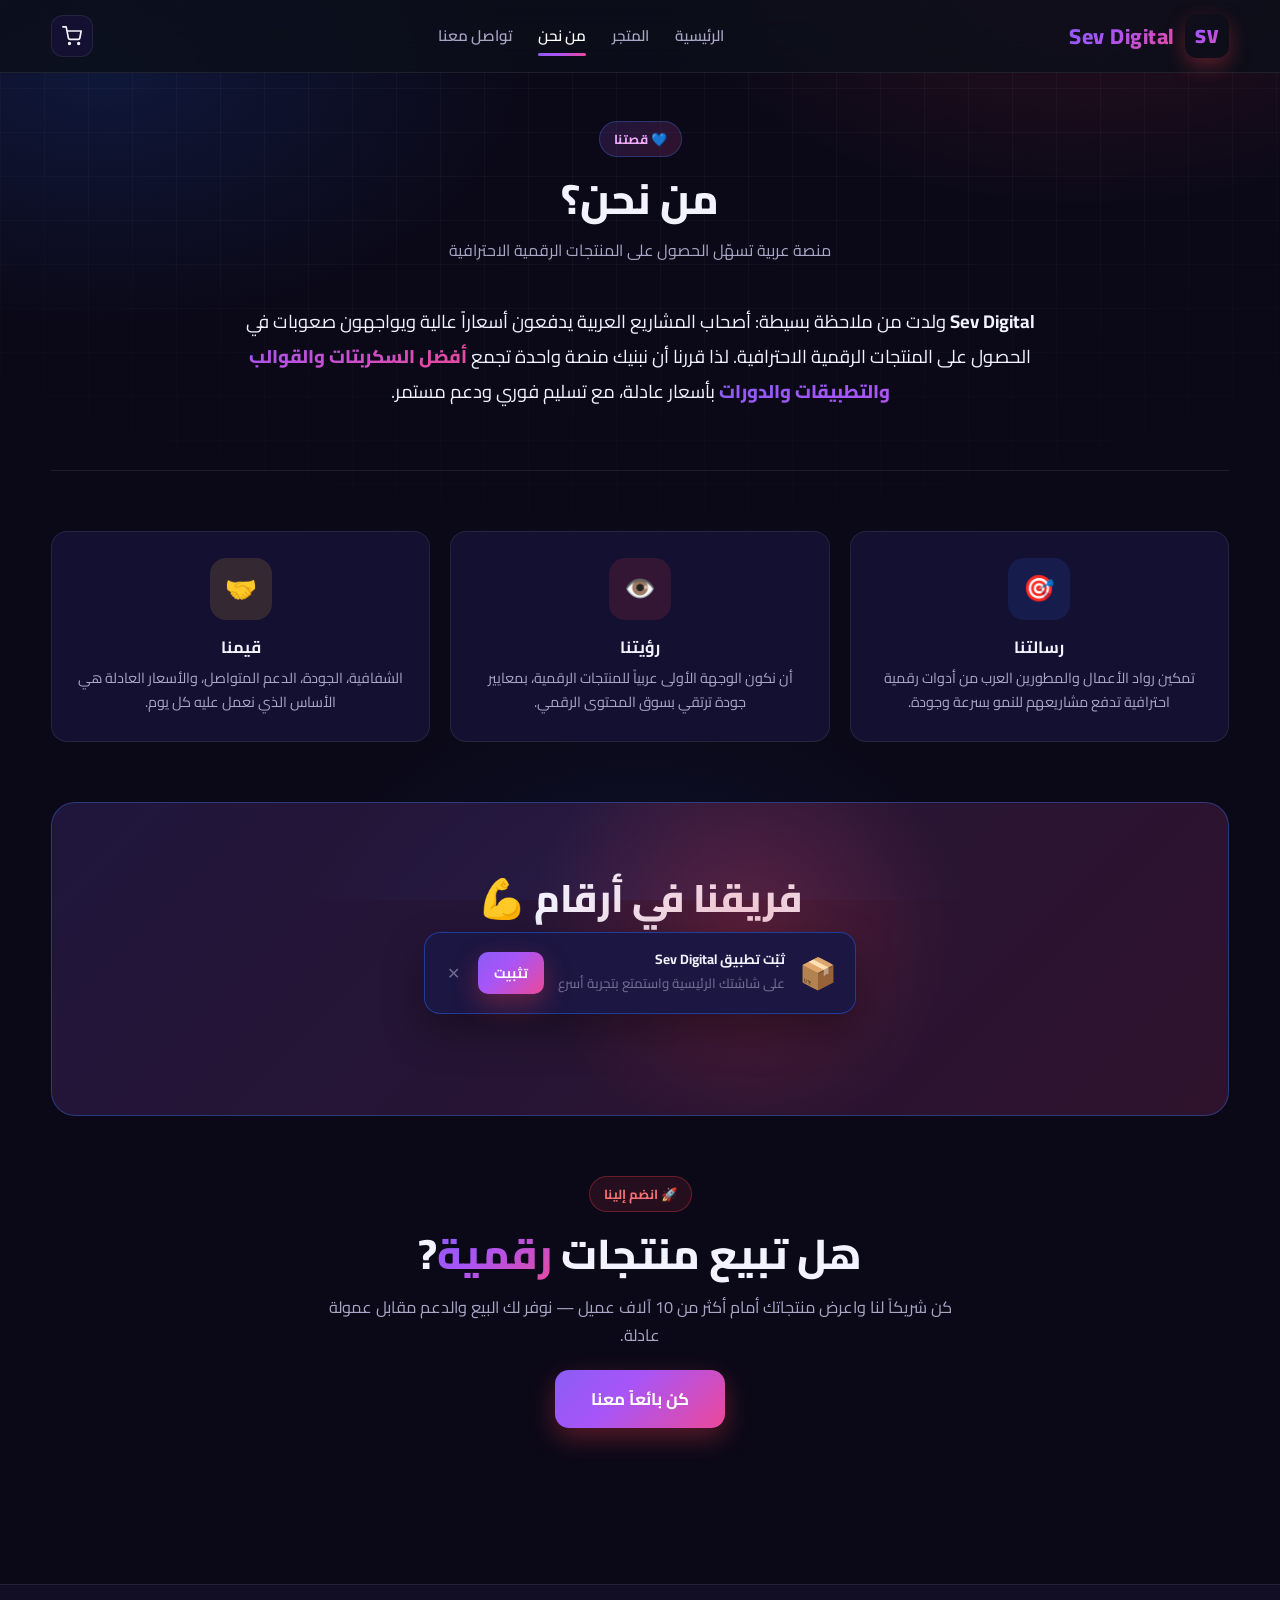
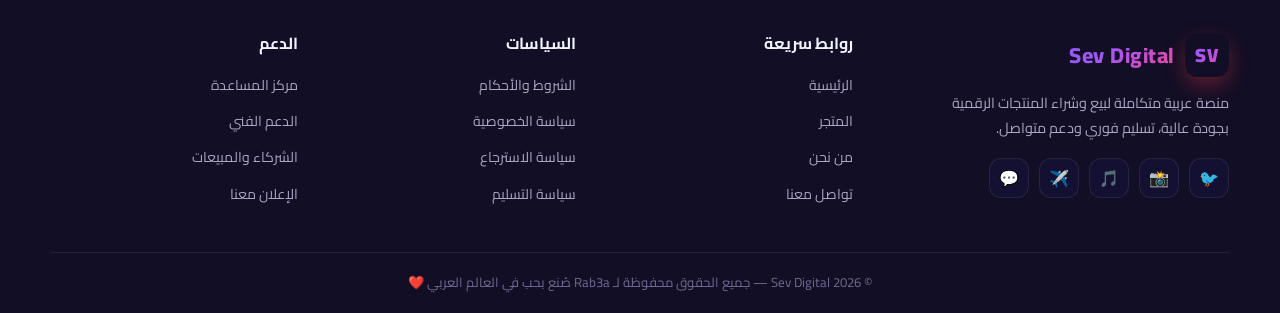
==== about.html @ 9c1f860e "Sev Digital — منصة بيع المنتجات الرقمية (الإصدار الأول)" ====
<!DOCTYPE html>
<html lang="ar" dir="rtl">
<head>
  <meta charset="UTF-8">
  <meta name="viewport" content="width=device-width, initial-scale=1.0, viewport-fit=cover">
  <meta name="description" content="من نحن — تعرّف على قصة Sev Digital وفريقنا ورسالتنا.">
  <meta name="theme-color" content="#7c3aed">
  <meta name="apple-mobile-web-app-capable" content="yes">
  <meta name="apple-mobile-web-app-status-bar-style" content="black-translucent">
  <title>من نحن — Sev Digital</title>
  <link rel="manifest" href="manifest.json">
  <link rel="apple-touch-icon" href="icons/icon-192.png">
  <link rel="icon" href="icons/icon-192.png" type="image/png">
  <link rel="preconnect" href="https://fonts.googleapis.com">
  <link href="https://fonts.googleapis.com/css2?family=Cairo:wght@400;500;600;700;800;900&display=swap" rel="stylesheet">
  <link rel="stylesheet" href="css/style.css">
</head>
<body>
  <div class="bg-decor"></div>
  <div class="bg-grid"></div>

  <header class="site-header">
    <div class="container nav">
      <a href="index.html" class="brand">
        <span class="brand-icon">SV</span>
        <span>Sev Digital</span>
      </a>
      <nav class="nav-links" id="navLinks">
        <a href="index.html">الرئيسية</a>
        <a href="products.html">المتجر</a>
        <a href="about.html">من نحن</a>
        <a href="contact.html">تواصل معنا</a>
      </nav>
      <div class="nav-actions">
        <button class="icon-btn" onclick="window.location.href='cart.html'" title="سلة التسوق">
          <svg width="20" height="20" viewBox="0 0 24 24" fill="none" stroke="currentColor" stroke-width="2" stroke-linecap="round" stroke-linejoin="round"><circle cx="9" cy="21" r="1"/><circle cx="20" cy="21" r="1"/><path d="M1 1h4l2.68 13.39a2 2 0 0 0 2 1.61h9.72a2 2 0 0 0 2-1.61L23 6H6"/></svg>
          <span class="nav-cart-badge" style="display:none">0</span>
        </button>
        <button class="hamburger" id="hamburger" aria-label="القائمة">
          <span></span><span></span><span></span>
        </button>
      </div>
    </div>
  </header>

  <section class="page-head">
    <div class="container">
      <span class="eyebrow">💙 قصتنا</span>
      <h1>من <span class="grad">نحن</span>؟</h1>
      <p>منصة عربية تسهّل الحصول على المنتجات الرقمية الاحترافية</p>
    </div>
  </section>

  <section class="section" style="padding-top:20px">
    <div class="container">
      <div class="prose" style="text-align:center">
        <p style="font-size:1.15rem;color:var(--text);line-height:1.9">
          <b>Sev Digital</b> ولدت من ملاحظة بسيطة: أصحاب المشاريع العربية يدفعون أسعاراً عالية ويواجهون صعوبات في الحصول على
          المنتجات الرقمية الاحترافية. لذا قررنا أن نبنيك منصة واحدة تجمع <span class="gradient-text" style="font-weight:800">أفضل السكربتات والقوالب والتطبيقات والدورات</span>
          بأسعار عادلة، مع تسليم فوري ودعم مستمر.
        </p>
      </div>

      <hr class="divider">

      <div class="features-grid" style="margin-bottom:60px">
        <div class="feature-card">
          <div class="feature-icon f-blue">🎯</div>
          <h4>رسالتنا</h4>
          <p>تمكين رواد الأعمال والمطورين العرب من أدوات رقمية احترافية تدفع مشاريعهم للنمو بسرعة وجودة.</p>
        </div>
        <div class="feature-card">
          <div class="feature-icon f-red">👁️</div>
          <h4>رؤيتنا</h4>
          <p>أن نكون الوجهة الأولى عربياً للمنتجات الرقمية، بمعايير جودة ترتقي بسوق المحتوى الرقمي.</p>
        </div>
        <div class="feature-card">
          <div class="feature-icon f-gold">🤝</div>
          <h4>قيمنا</h4>
          <p>الشفافية، الجودة، الدعم المتواصل، والأسعار العادلة هي الأساس الذي نعمل عليه كل يوم.</p>
        </div>
      </div>

      <div class="cta-box" style="margin-bottom:60px">
        <h2>فريقنا في أرقام 💪</h2>
        <div class="hero-stats" style="justify-content:center;margin-top:30px">
          <div class="stat"><h3><em>+12</em></h3><p>خبير في الفريق</p></div>
          <div class="stat"><h3><em>+10K</em></h3><p>عميل سعيد</p></div>
          <div class="stat"><h3><em>+4.9</em></h3><p>متوسط التقييم</p></div>
          <div class="stat"><h3><em>98%</em></h3><p>نسبة الرضا</p></div>
        </div>
      </div>

      <div class="section-head">
        <span class="eyebrow red">🚀 انضم إلينا</span>
        <h2 class="section-title">هل تبيع منتجات <span class="acc">رقمية</span>?</h2>
        <p>كن شريكاً لنا واعرض منتجاتك أمام أكثر من 10 آلاف عميل — نوفر لك البيع والدعم مقابل عمولة عادلة.</p>
        <div style="margin-top:20px">
          <a href="contact.html" class="btn btn-primary btn-lg">كن بائعاً معنا</a>
        </div>
      </div>
    </div>
  </section>

  <footer class="site-footer">
    <div class="container">
      <div class="footer-grid">
        <div class="footer-brand">
          <a href="index.html" class="brand"><span class="brand-icon">SV</span><span>Sev Digital</span></a>
          <p>منصة عربية متكاملة لبيع وشراء المنتجات الرقمية بجودة عالية، تسليم فوري ودعم متواصل.</p>
          <div class="footer-social">
            <a href="#" title="تويتر" aria-label="تويتر">🐦</a>
            <a href="#" title="انستغرام" aria-label="انستغرام">📸</a>
            <a href="#" title="تيك توك" aria-label="تيك توك">🎵</a>
            <a href="#" title="تيليغرام" aria-label="تيليغرام">✈️</a>
            <a href="#" title="واتساب" aria-label="واتساب">💬</a>
          </div>
        </div>
        <div class="footer-col">
          <h4>روابط سريعة</h4>
          <ul>
            <li><a href="index.html">الرئيسية</a></li>
            <li><a href="products.html">المتجر</a></li>
            <li><a href="about.html">من نحن</a></li>
            <li><a href="contact.html">تواصل معنا</a></li>
          </ul>
        </div>
        <div class="footer-col">
          <h4>السياسات</h4>
          <ul>
            <li><a href="terms.html">الشروط والأحكام</a></li>
            <li><a href="privacy.html">سياسة الخصوصية</a></li>
            <li><a href="terms.html#refund">سياسة الاسترجاع</a></li>
            <li><a href="terms.html#delivery">سياسة التسليم</a></li>
          </ul>
        </div>
        <div class="footer-col">
          <h4>الدعم</h4>
          <ul>
            <li><a href="contact.html">مركز المساعدة</a></li>
            <li><a href="contact.html">الدعم الفني</a></li>
            <li><a href="contact.html">الشركاء والمبيعات</a></li>
            <li><a href="contact.html">الإعلان معنا</a></li>
          </ul>
        </div>
      </div>
      <div class="footer-bottom">
        <p>© <span id="year"></span> Sev Digital — جميع الحقوق محفوظة لـ Rab3a صُنع بحب في العالم العربي ❤️</p>
      </div>
    </div>
  </footer>

  <button class="to-top" id="toTop" aria-label="العودة للأعلى">↑</button>

  <div class="install-bar" id="installBar">
    <span class="app-ico">📦</span>
    <div>
      <p>ثبّت تطبيق Sev Digital</p>
      <small>على شاشتك الرئيسية واستمتع بتجربة أسرع</small>
    </div>
    <button class="btn btn-primary btn-sm" id="installYes">تثبيت</button>
    <button class="install-close" id="installClose">✕</button>
  </div>

  <script src="js/config.js"></script>
  <script src="js/data.js"></script>
  <script src="js/app.js"></script>
</body>
</html>
---- css/style.css ----
/* ============================================================
   Sev Digital — التصميم الرئيسي
   لوحة ألوان: بنفسجي + وردي + ذهبي على خلفية داكنة
   (قابلة للتخصيص بالكامل من js/config.js)
   ============================================================ */

:root {
  --red: #8b5cf6;
  --red-dark: #7c3aed;
  --blue: #ec4899;
  --blue-light: #f0abfc;
  --blue-deep: #db2777;
  --gold: #fbbf24;
  --gold-light: #fcd34d;
  --bg: #0b0918;
  --bg-2: #120e25;
  --bg-3: #191534;
  --card: #141031;
  --card-2: #1c1642;
  --text: #f2f3ff;
  --text-dim: #a9a6c6;
  --text-mute: #6f6b92;
  --border: rgba(255, 255, 255, 0.08);
  --success: #10b981;
  --warning: #f59e0b;
  --danger: #ef4444;
  --radius: 16px;
  --radius-sm: 10px;
  --shadow: 0 18px 40px rgba(0, 0, 0, 0.35);
  --gradient: linear-gradient(135deg, var(--red) 0%, #a855f7 40%, var(--blue) 100%);
  --gradient-soft: linear-gradient(135deg, rgba(139, 92, 246, 0.16), rgba(236, 72, 153, 0.16));
  --font: "Cairo", "Segoe UI", Tahoma, sans-serif;
}

* { margin: 0; padding: 0; box-sizing: border-box; }

html { scroll-behavior: smooth; }

body {
  font-family: var(--font);
  background: var(--bg);
  color: var(--text);
  line-height: 1.7;
  overflow-x: hidden;
  direction: rtl;
}

h1, h2, h3, h4 { line-height: 1.35; }

a { color: inherit; text-decoration: none; }

ul { list-style: none; }

img { max-width: 100%; display: block; }

button { font-family: inherit; cursor: pointer; }

input, select, textarea { font-family: inherit; }

.container { width: min(1200px, 92%); margin-inline: auto; }

/* ===== خلفية زخرفية ===== */
.bg-decor {
  position: fixed;
  inset: 0;
  z-index: -2;
  background:
    radial-gradient(700px 420px at 85% -5%, rgba(230, 57, 70, 0.16), transparent 60%),
    radial-gradient(700px 420px at 8% 8%, rgba(37, 99, 235, 0.16), transparent 60%),
    radial-gradient(600px 500px at 50% 110%, rgba(37, 99, 235, 0.12), transparent 60%),
    var(--bg);
}

.bg-grid {
  position: fixed;
  inset: 0;
  z-index: -1;
  background-image:
    linear-gradient(rgba(255, 255, 255, 0.03) 1px, transparent 1px),
    linear-gradient(90deg, rgba(255, 255, 255, 0.03) 1px, transparent 1px);
  background-size: 44px 44px;
  mask-image: radial-gradient(ellipse 90% 70% at 50% 0%, #000 40%, transparent 100%);
  -webkit-mask-image: radial-gradient(ellipse 90% 70% at 50% 0%, #000 40%, transparent 100%);
}

/* ===== التذييل/التذييل ===== */
.footer-top {
  text-align: center;
  padding: 22px 0 8px;
  color: var(--text-mute);
  font-size: 0.85rem;
}

/* ===== شريط التنقل ===== */
.site-header {
  position: sticky;
  top: 0;
  z-index: 100;
  background: rgba(11, 15, 26, 0.82);
  backdrop-filter: blur(16px);
  -webkit-backdrop-filter: blur(16px);
  border-bottom: 1px solid var(--border);
}

.nav {
  display: flex;
  align-items: center;
  justify-content: space-between;
  gap: 16px;
  padding: 14px 0;
}

.brand {
  display: flex;
  align-items: center;
  gap: 10px;
  font-weight: 800;
  font-size: 1.35rem;
  letter-spacing: 0.5px;
}

.brand-icon {
  width: 44px;
  height: 44px;
  border-radius: 12px;
  background: var(--gradient);
  display: grid;
  place-items: center;
  font-weight: 900;
  font-size: 1.2rem;
  color: #fff;
  box-shadow: 0 8px 20px rgba(230, 57, 70, 0.35);
}

.brand span { background: var(--gradient); -webkit-background-clip: text; background-clip: text; color: transparent; }

.nav-links { display: flex; align-items: center; gap: 26px; }

.nav-links a { color: var(--text-dim); font-weight: 600; font-size: 0.95rem; transition: color 0.25s; position: relative; }

.nav-links a:hover, .nav-links a.active { color: #fff; }

.nav-links a.active::after {
  content: "";
  position: absolute;
  bottom: -7px;
  right: 0;
  width: 100%;
  height: 3px;
  border-radius: 3px;
  background: var(--gradient);
}

.nav-actions { display: flex; align-items: center; gap: 12px; }

.icon-btn {
  position: relative;
  width: 42px;
  height: 42px;
  border-radius: 12px;
  border: 1px solid var(--border);
  background: var(--card);
  color: var(--text);
  display: grid;
  place-items: center;
  transition: all 0.25s;
}

.icon-btn:hover { border-color: var(--blue); background: var(--bg-3); transform: translateY(-2px); }

.nav-cart-badge {
  position: absolute;
  top: -6px;
  left: -6px;
  min-width: 20px;
  height: 20px;
  padding: 0 5px;
  border-radius: 10px;
  background: var(--red);
  color: #fff;
  font-size: 0.7rem;
  font-weight: 800;
  display: grid;
  place-items: center;
  box-shadow: 0 4px 10px rgba(230, 57, 70, 0.45);
}

.btn {
  display: inline-flex;
  align-items: center;
  justify-content: center;
  gap: 8px;
  padding: 12px 26px;
  border-radius: 12px;
  font-weight: 700;
  font-size: 0.95rem;
  border: none;
  transition: all 0.25s;
}

.btn-primary {
  background: var(--gradient);
  color: #fff;
  box-shadow: 0 10px 26px rgba(230, 57, 70, 0.35);
}

.btn-primary:hover { transform: translateY(-2px); box-shadow: 0 16px 32px rgba(37, 99, 235, 0.4); }

.btn-outline {
  background: transparent;
  border: 1.5px solid rgba(255, 255, 255, 0.2);
  color: var(--text);
}

.btn-outline:hover { border-color: var(--blue); color: var(--blue-light); }

.btn-blue { background: var(--blue); color: #fff; box-shadow: 0 10px 26px rgba(37, 99, 235, 0.35); }
.btn-blue:hover { background: var(--blue-deep); transform: translateY(-2px); }

.btn-red { background: var(--red); color: #fff; box-shadow: 0 10px 26px rgba(230, 57, 70, 0.35); }
.btn-red:hover { background: var(--red-dark); transform: translateY(-2px); }

.btn-lg { padding: 15px 36px; font-size: 1.05rem; border-radius: 14px; }
.btn-sm { padding: 8px 16px; font-size: 0.85rem; border-radius: 10px; }
.btn-block { width: 100%; }

/* Hamburger للجوال */
.hamburger { display: none; flex-direction: column; gap: 5px; background: none; border: none; padding: 8px; }
.hamburger span { width: 24px; height: 2.5px; border-radius: 2px; background: var(--text); transition: 0.3s; }
.hamburger.open span:nth-child(1) { transform: translateY(7.5px) rotate(45deg); }
.hamburger.open span:nth-child(2) { opacity: 0; }
.hamburger.open span:nth-child(3) { transform: translateY(-7.5px) rotate(-45deg); }

/* ===== الأقسام ===== */
.section { padding: 72px 0; }

.section-head {
  text-align: center;
  max-width: 640px;
  margin: 0 auto 44px;
}

.eyebrow {
  display: inline-flex;
  align-items: center;
  gap: 8px;
  padding: 6px 14px;
  border-radius: 20px;
  background: var(--gradient-soft);
  border: 1px solid rgba(59, 130, 246, 0.3);
  color: var(--blue-light);
  font-size: 0.82rem;
  font-weight: 700;
  margin-bottom: 14px;
}

.eyebrow.red { color: #f87171; border-color: rgba(230, 57, 70, 0.35); background: rgba(230, 57, 70, 0.12); }

.section-title { font-size: clamp(1.7rem, 3.5vw, 2.6rem); font-weight: 800; }

.section-title .acc { background: var(--gradient); -webkit-background-clip: text; background-clip: text; color: transparent; }

.section-head p { color: var(--text-dim); margin-top: 12px; font-size: 1.02rem; }

/* ===== هيرو ===== */
.hero { padding: clamp(48px, 8vw, 96px) 0 56px; position: relative; }

.hero-inner { display: grid; grid-template-columns: 1.1fr 1fr; gap: 40px; align-items: center; }

.hero-badge {
  display: inline-flex;
  align-items: center;
  gap: 8px;
  padding: 8px 16px;
  border-radius: 24px;
  background: var(--gradient-soft);
  border: 1px solid var(--border);
  color: var(--text);
  font-size: 0.85rem;
  font-weight: 600;
  margin-bottom: 22px;
}

.hero-badge .dot { width: 8px; height: 8px; border-radius: 50%; background: var(--success); box-shadow: 0 0 0 4px rgba(34, 197, 94, 0.2); }

.hero h1 { font-size: clamp(2.1rem, 5vw, 3.5rem); font-weight: 900; margin-bottom: 18px; }

.hero h1 .grad {
  background: var(--gradient);
  -webkit-background-clip: text;
  background-clip: text;
  color: transparent;
}

.hero p { color: var(--text-dim); font-size: 1.08rem; max-width: 520px; margin-bottom: 30px; }

.hero-actions { display: flex; gap: 14px; flex-wrap: wrap; margin-bottom: 38px; }

.hero-stats { display: flex; gap: 32px; flex-wrap: wrap; }

.stat h3 { font-size: 1.7rem; font-weight: 800; }
.stat h3 em { font-style: normal; color: var(--gold); }
.stat p { color: var(--text-mute); font-size: 0.88rem; margin-top: 2px; }

.hero-visual { position: relative; }

.hero-card {
  position: relative;
  border-radius: 24px;
  padding: 30px;
  background: linear-gradient(160deg, var(--card-2), var(--card));
  border: 1px solid var(--border);
  box-shadow: var(--shadow);
}

.hero-glow { position: absolute; width: 100%; height: 100%; inset: 0; z-index: -1; border-radius: 24px; background: var(--gradient); opacity: 0.35; filter: blur(48px); transform: scale(1.05); }

.mini-products { display: flex; flex-direction: column; gap: 14px; }

.mini-product { display: flex; align-items: center; gap: 14px; padding: 12px; border-radius: 14px; background: rgba(255, 255, 255, 0.03); border: 1px solid var(--border); transition: 0.3s; }
.mini-product:hover { border-color: rgba(37, 99, 235, 0.5); background: rgba(37, 99, 235, 0.08); }

.mp-icon {
  width: 48px; height: 48px; border-radius: 12px;
  display: grid; place-items: center;
  font-size: 1.4rem; flex-shrink: 0;
}

.mp-icon.red { background: rgba(230, 57, 70, 0.15); }
.mp-icon.blue { background: rgba(37, 99, 235, 0.15); }
.mp-icon.gold { background: rgba(245, 184, 65, 0.15); }

.mp-name { font-weight: 700; font-size: 0.95rem; }
.mp-cat { color: var(--text-mute); font-size: 0.78rem; }
.mp-info { margin-inline-start: auto; text-align: left; }
.mp-price { color: var(--gold); font-weight: 800; font-size: 0.92rem; }
.mp-sales { color: var(--text-mute); font-size: 0.75rem; }

.float-chip {
  position: absolute;
  display: flex;
  align-items: center;
  gap: 10px;
  padding: 12px 16px;
  border-radius: 14px;
  background: var(--card-2);
  border: 1px solid var(--border);
  box-shadow: var(--shadow);
  font-size: 0.85rem;
  font-weight: 700;
}

.float-chip i { color: var(--gold); font-size: 1.2rem; }
.float-chip small { color: var(--text-mute); font-weight: 500; }

.float-chip.chip-1 { top: -18px; left: -14px; animation: floaty 5s ease-in-out infinite; }
.float-chip.chip-2 { bottom: -16px; right: -10px; animation: floaty 6s ease-in-out infinite 1s; }

@keyframes floaty { 0%, 100% { transform: translateY(0); } 50% { transform: translateY(-10px); } }

/* ===== بطاقات المنتجات ===== */
.products-grid { display: grid; grid-template-columns: repeat(auto-fill, minmax(250px, 1fr)); gap: 22px; }

.product-card {
  background: var(--card);
  border: 1px solid var(--border);
  border-radius: var(--radius);
  overflow: hidden;
  transition: all 0.3s;
  display: flex;
  flex-direction: column;
  position: relative;
}

.product-card:hover { transform: translateY(-6px); border-color: rgba(59, 130, 246, 0.5); box-shadow: 0 22px 44px rgba(0, 0, 0, 0.4); }

.product-media {
  position: relative;
  aspect-ratio: 16/10;
  overflow: hidden;
  background: var(--gradient-soft);
  display: grid;
  place-items: center;
}

.product-media .big-emoji { font-size: 3.6rem; font-weight: 900; filter: drop-shadow(0 10px 20px rgba(0,0,0,0.3)); transition: transform 0.3s; }
.product-card:hover .big-emoji { transform: scale(1.12) rotate(-4deg); }

.product-badge {
  position: absolute;
  top: 12px;
  right: 12px;
  padding: 4px 12px;
  border-radius: 20px;
  font-size: 0.72rem;
  font-weight: 800;
  color: #fff;
}

.product-badge.badge-red { background: var(--red); }
.product-badge.badge-blue { background: var(--blue); }
.product-badge.badge-gold { background: var(--gold); color: #1a1406; }
.product-badge.badge-green { background: var(--success); }

.product-offer {
  position: absolute;
  top: 12px;
  left: 12px;
  padding: 4px 10px;
  border-radius: 8px;
  background: rgba(0, 0, 0, 0.75);
  color: var(--gold);
  font-size: 0.72rem;
  font-weight: 800;
}

.product-body { padding: 18px; display: flex; flex-direction: column; flex: 1; gap: 8px; }

.product-cat { color: var(--text-mute); font-size: 0.75rem; font-weight: 700; letter-spacing: 0.3px; }

.product-title { font-size: 1.04rem; font-weight: 700; line-height: 1.5; }

.product-rate { display: flex; align-items: center; gap: 6px; color: var(--gold); font-size: 0.82rem; font-weight: 700; }
.product-rate .reviews { color: var(--text-mute); font-weight: 500; }

.product-footer { margin-top: auto; display: flex; align-items: center; justify-content: space-between; gap: 10px; }

.price-box { display: flex; align-items: baseline; gap: 8px; }
.price { color: var(--gold); font-weight: 800; font-size: 1.15rem; }
.price-old { color: var(--text-mute); font-size: 0.82rem; text-decoration: line-through; }

.add-btn {
  width: 42px;
  height: 42px;
  border-radius: 12px;
  background: var(--gradient);
  color: #fff;
  border: none;
  display: grid;
  place-items: center;
  transition: all 0.25s;
  font-size: 1.1rem;
}

.add-btn:hover { transform: translateY(-3px) scale(1.05); box-shadow: 0 10px 22px rgba(230, 57, 70, 0.4); }

/* ===== التصنيفات ===== */
.cats-grid { display: grid; grid-template-columns: repeat(auto-fill, minmax(170px, 1fr)); gap: 16px; }

.cat-card {
  text-align: center;
  padding: 26px 14px;
  border-radius: var(--radius);
  background: var(--card);
  border: 1px solid var(--border);
  transition: all 0.3s;
}

.cat-card:hover { transform: translateY(-5px); border-color: rgba(230, 57, 70, 0.45); background: var(--bg-3); }

.cat-icon { font-size: 2.4rem; display: block; margin-bottom: 10px; }
.cat-card h4 { font-size: 0.98rem; margin-bottom: 4px; }
.cat-card p { color: var(--text-mute); font-size: 0.78rem; }

/* ===== المميزات ===== */
.features-grid { display: grid; grid-template-columns: repeat(auto-fit, minmax(240px, 1fr)); gap: 20px; }

.feature-card { padding: 26px; border-radius: var(--radius); background: var(--card); border: 1px solid var(--border); text-align: center; transition: 0.3s; }
.feature-card:hover { border-color: rgba(59, 130, 246, 0.5); transform: translateY(-4px); }

.feature-icon {
  width: 62px; height: 62px; margin: 0 auto 16px; border-radius: 16px;
  display: grid; place-items: center; font-size: 1.6rem;
}

.f-blue { background: rgba(37, 99, 235, 0.14); }
.f-red { background: rgba(230, 57, 70, 0.14); }
.f-gold { background: rgba(245, 184, 65, 0.14); }
.f-green { background: rgba(34, 197, 94, 0.14); }

.feature-card h4 { font-size: 1.02rem; margin-bottom: 8px; }
.feature-card p { color: var(--text-dim); font-size: 0.9rem; }

/* ===== آراء العملاء ===== */
.testi-grid { display: grid; grid-template-columns: repeat(auto-fit, minmax(260px, 1fr)); gap: 20px; }

.testi-card {
  padding: 24px;
  border-radius: var(--radius);
  background: var(--card);
  border: 1px solid var(--border);
  position: relative;
}

.testi-card .quote { color: var(--blue); font-size: 2.2rem; position: absolute; top: 14px; left: 18px; opacity: 0.35; }

.stars { color: var(--gold); letter-spacing: 2px; margin-bottom: 12px; font-size: 0.9rem; }

.testi-card p { color: var(--text-dim); font-size: 0.95rem; margin-bottom: 18px; }

.testi-user { display: flex; align-items: center; gap: 12px; }
.testi-avatar {
  width: 44px; height: 44px; border-radius: 50%;
  display: grid; place-items: center; font-weight: 800; color: #fff;
}
.av-1 { background: linear-gradient(135deg, var(--red), #f97316); }
.av-2 { background: linear-gradient(135deg, var(--blue), #06b6d4); }
.av-3 { background: linear-gradient(135deg, #8b5cf6, var(--blue)); }
.av-4 { background: linear-gradient(135deg, #10b981, #06b6d4); }

.testi-user h5 { font-size: 0.92rem; }
.testi-user span { color: var(--text-mute); font-size: 0.78rem; }

/* ===== CTA ===== */
.cta-box {
  position: relative;
  border-radius: 24px;
  padding: clamp(40px, 6vw, 70px);
  text-align: center;
  background: var(--gradient-soft);
  border: 1px solid rgba(59, 130, 246, 0.35);
  overflow: hidden;
}

.cta-box::before {
  content: "";
  position: absolute;
  inset: -40% 20% auto auto;
  width: 500px;
  height: 500px;
  background: radial-gradient(circle, rgba(230, 57, 70, 0.25), transparent 60%);
}

.cta-box h2 { font-size: clamp(1.6rem, 3.5vw, 2.4rem); font-weight: 800; margin-bottom: 14px; }
.cta-box p { color: var(--text-dim); max-width: 520px; margin: 0 auto 30px; }

/* ===== التذييل ===== */
.site-footer { border-top: 1px solid var(--border); padding: 48px 0 20px; margin-top: 40px; background: var(--bg-2); }

.footer-grid { display: grid; grid-template-columns: 1.4fr 1fr 1fr 1fr; gap: 30px; margin-bottom: 36px; }

.footer-brand p { color: var(--text-dim); font-size: 0.9rem; margin-top: 14px; max-width: 300px; }

.footer-social { display: flex; gap: 10px; margin-top: 18px; }
.footer-social a {
  width: 40px; height: 40px; border-radius: 12px;
  display: grid; place-items: center;
  background: var(--card); border: 1px solid var(--border);
  transition: 0.25s;
}
.footer-social a:hover { background: var(--red); border-color: var(--red); transform: translateY(-3px); }

.footer-col h4 { font-size: 1rem; margin-bottom: 16px; }
.footer-col li { margin-bottom: 9px; }
.footer-col a { color: var(--text-dim); font-size: 0.88rem; transition: color 0.2s; }
.footer-col a:hover { color: var(--blue-light); }

.footer-bottom { border-top: 1px solid var(--border); padding-top: 18px; text-align: center; color: var(--text-mute); font-size: 0.82rem; }

/* ===== صفحات داخلية ===== */
.page-head {
  padding: 48px 0 20px;
  text-align: center;
}

.page-head h1 { font-size: clamp(1.8rem, 4vw, 2.6rem); font-weight: 800; }
.page-head p { color: var(--text-dim); margin-top: 10px; max-width: 600px; margin-inline: auto; }

/* ===== فلترة المتجر ===== */
.shop-toolbar { display: flex; align-items: center; justify-content: space-between; gap: 14px; flex-wrap: wrap; margin-bottom: 30px; }

.chips { display: flex; gap: 10px; flex-wrap: wrap; }

.chip {
  padding: 9px 18px;
  border-radius: 25px;
  background: var(--card);
  border: 1px solid var(--border);
  color: var(--text-dim);
  font-size: 0.88rem;
  font-weight: 600;
  transition: all 0.25s;
}

.chip:hover { color: #fff; border-color: var(--blue); }
.chip.active { background: var(--gradient); color: #fff; border-color: transparent; box-shadow: 0 8px 20px rgba(230, 57, 70, 0.3); }

.search-wrap { position: relative; min-width: 240px; flex: 1; max-width: 360px; }

.search-input {
  width: 100%;
  padding: 12px 44px 12px 16px;
  border-radius: 25px;
  border: 1px solid var(--border);
  background: var(--card);
  color: var(--text);
  outline: none;
  transition: all 0.25s;
  font-size: 0.92rem;
}

.search-input:focus { border-color: var(--blue); box-shadow: 0 0 0 4px rgba(37, 99, 235, 0.18); }

.search-icon { position: absolute; right: 16px; top: 50%; transform: translateY(-50%); color: var(--text-mute); }

.sort-select {
  padding: 11px 16px;
  border-radius: 12px;
  border: 1px solid var(--border);
  background: var(--card);
  color: var(--text);
  outline: none;
  font-size: 0.9rem;
  cursor: pointer;
}

/* ===== صفحة المنتج ===== */
.product-detail {
  display: grid;
  grid-template-columns: 1fr 1.2fr;
  gap: 34px;
  align-items: start;
}

.product-gallery {
  position: relative;
  border-radius: 22px;
  background: var(--gradient-soft);
  border: 1px solid var(--border);
  aspect-ratio: 1/1;
  display: grid;
  place-items: center;
  overflow: hidden;
}

.product-gallery .big-emoji { font-size: 7rem; filter: drop-shadow(0 20px 30px rgba(0,0,0,0.35)); animation: floaty 6s ease-in-out infinite; }

.product-info h1 { font-size: clamp(1.6rem, 3.4vw, 2.3rem); font-weight: 800; margin: 8px 0 12px; }

.product-meta { display: flex; align-items: center; gap: 18px; flex-wrap: wrap; margin-bottom: 18px; }

.meta-item { display: flex; align-items: center; gap: 7px; color: var(--text-dim); font-size: 0.88rem; font-weight: 600; }
.meta-item i { color: var(--blue); }

.desc { color: var(--text-dim); font-size: 1rem; margin-bottom: 24px; }

.features-list { margin-bottom: 26px; }
.features-list li { display: flex; gap: 10px; padding: 7px 0; color: var(--text-dim); font-size: 0.95rem; }
.features-list li i { color: var(--success); }

.big-price { display: flex; align-items: baseline; gap: 14px; margin-bottom: 22px; }
.big-price .price { font-size: 2rem; }
.big-price .old { text-decoration: line-through; color: var(--text-mute); font-size: 1.1rem; }

.buy-actions { display: flex; gap: 12px; flex-wrap: wrap; margin-bottom: 20px; }

.detail-notes { display: flex; flex-direction: column; gap: 12px; }

.note-item { display: flex; gap: 12px; align-items: center; padding: 13px 16px; border-radius: 13px; background: var(--card); border: 1px solid var(--border); font-size: 0.88rem; }
.note-item i { color: var(--gold); font-size: 1.1rem; }

/* ===== سلة التسوق ===== */
.cart-layout { display: grid; grid-template-columns: 1.6fr 1fr; gap: 26px; align-items: start; }

.cart-list { display: flex; flex-direction: column; gap: 14px; }

.cart-item {
  display: flex;
  align-items: center;
  gap: 16px;
  padding: 16px;
  border-radius: var(--radius);
  background: var(--card);
  border: 1px solid var(--border);
}

.cart-item-media {
  width: 76px; height: 76px; border-radius: 14px;
  background: var(--gradient-soft);
  display: grid; place-items: center; font-size: 2.2rem; flex-shrink: 0;
}

.cart-item-info { flex: 1; min-width: 0; }
.cart-item-info h4 { font-size: 1rem; margin-bottom: 3px; }
.cart-item-info span { color: var(--text-mute); font-size: 0.8rem; }

.qty-ctrl { display: flex; align-items: center; gap: 4px; }
.qty-btn {
  width: 32px; height: 32px; border-radius: 9px;
  border: 1px solid var(--border); background: var(--bg-3);
  color: var(--text); font-size: 1.05rem;
  display: grid; place-items: center; transition: 0.2s;
}
.qty-btn:hover { border-color: var(--blue); color: var(--blue-light); }
.qty-ctrl .qty-num { width: 40px; text-align: center; font-weight: 700; }

.cart-item-side { text-align: center; }
.cart-item-price { color: var(--gold); font-weight: 800; margin-bottom: 8px; }
.remove-btn { color: var(--text-mute); font-size: 0.78rem; background: none; border: none; transition: color 0.2s; }
.remove-btn:hover { color: var(--danger); }

.cart-summary {
  position: sticky;
  top: 90px;
  padding: 26px;
  border-radius: var(--radius);
  background: var(--card);
  border: 1px solid var(--border);
}

.cart-summary h3 { font-size: 1.2rem; margin-bottom: 20px; }

.sum-row { display: flex; justify-content: space-between; padding: 10px 0; color: var(--text-dim); font-size: 0.92rem; }
.sum-row.total { border-top: 1px solid var(--border); margin-top: 8px; padding-top: 16px; color: #fff; font-size: 1.15rem; font-weight: 800; }
.sum-row.total span:last-child { color: var(--gold); }

.promo-input {
  width: 100%;
  padding: 12px 14px;
  border-radius: 12px;
  border: 1px dashed rgba(59, 130, 246, 0.5);
  background: var(--bg-2);
  color: var(--text);
  margin: 12px 0;
  outline: none;
  text-align: center;
  font-size: 0.9rem;
}
.promo-input:focus { border-color: var(--blue); }

.empty-cart { text-align: center; padding: 60px 20px; }
.empty-cart .ec-icon { font-size: 4.5rem; display: block; margin-bottom: 16px; }
.empty-cart h3 { font-size: 1.4rem; margin-bottom: 8px; }
.empty-cart p { color: var(--text-dim); margin-bottom: 24px; }

/* ===== الدفع ===== */
.checkout-layout { display: grid; grid-template-columns: 1.3fr 1fr; gap: 26px; align-items: start; }

.form-card {
  background: var(--card);
  border: 1px solid var(--border);
  border-radius: var(--radius);
  padding: 26px;
  margin-bottom: 20px;
}

.form-card h3 { font-size: 1.15rem; margin-bottom: 20px; display: flex; align-items: center; gap: 10px; }
.form-card h3 .num {
  width: 30px; height: 30px; border-radius: 50%;
  background: var(--gradient); color: #fff;
  display: grid; place-items: center; font-size: 0.85rem;
}

.form-grid { display: grid; grid-template-columns: 1fr 1fr; gap: 16px; }

.field { display: flex; flex-direction: column; gap: 7px; }
.field.full { grid-column: 1 / -1; }
.field label { font-size: 0.86rem; font-weight: 600; color: var(--text-dim); }
.field label .req { color: var(--red); }

.field input, .field select, .field textarea {
  padding: 13px 15px;
  border-radius: 12px;
  border: 1px solid var(--border);
  background: var(--bg-2);
  color: var(--text);
  outline: none;
  transition: all 0.25s;
  font-size: 0.94rem;
  width: 100%;
}
.field textarea { resize: vertical; min-height: 100px; }

.field input:focus, .field select:focus, .field textarea:focus { border-color: var(--blue); box-shadow: 0 0 0 4px rgba(37, 99, 235, 0.15); }

.pay-options { display: grid; grid-template-columns: repeat(auto-fit, minmax(130px, 1fr)); gap: 12px; }

.pay-opt {
  display: flex;
  flex-direction: column;
  align-items: center;
  gap: 8px;
  padding: 16px 10px;
  border-radius: 14px;
  border: 1.5px solid var(--border);
  background: var(--bg-2);
  cursor: pointer;
  transition: all 0.25s;
  font-weight: 700;
  font-size: 0.86rem;
}

.pay-opt:hover { border-color: var(--blue); }
.pay-opt.selected { border-color: var(--blue); background: rgba(37, 99, 235, 0.12); box-shadow: 0 0 0 3px rgba(37, 99, 235, 0.2); }
.pay-opt i { font-size: 1.7rem; }

.order-summary {
  position: sticky;
  top: 90px;
  padding: 26px;
  border-radius: var(--radius);
  background: var(--card);
  border: 1px solid var(--border);
}

.order-item { display: flex; gap: 12px; align-items: center; padding: 10px 0; border-bottom: 1px dashed var(--border); }
.order-item:last-child { border-bottom: none; }
.oi-icon { width: 46px; height: 46px; border-radius: 10px; background: var(--gradient-soft); display: grid; place-items: center; font-size: 1.4rem; flex-shrink: 0; }
.oi-info { flex: 1; min-width: 0; }
.oi-info h5 { font-size: 0.88rem; }
.oi-info span { color: var(--text-mute); font-size: 0.75rem; }
.oi-price { color: var(--gold); font-weight: 700; font-size: 0.9rem; }

/* ===== Toast ===== */
.toast {
  position: fixed;
  bottom: 26px;
  right: 50%;
  transform: translate(50%, 120px);
  background: var(--card-2);
  border: 1px solid rgba(37, 99, 235, 0.5);
  border-radius: 14px;
  padding: 14px 22px;
  display: flex;
  align-items: center;
  gap: 12px;
  box-shadow: var(--shadow);
  z-index: 500;
  transition: transform 0.4s cubic-bezier(0.68, -0.55, 0.27, 1.55);
  font-weight: 600;
  font-size: 0.92rem;
  max-width: 90vw;
}

.toast.show { transform: translate(50%, 0); }
.toast i { color: var(--success); font-size: 1.2rem; }

/* ===== عناصر عامة ===== */
.gradient-text { background: var(--gradient); -webkit-background-clip: text; background-clip: text; color: transparent; }

.divider { height: 1px; background: var(--border); margin: 60px 0; border: none; }

.page-foot { margin-top: 30px; }

.app-links { display: flex; gap: 12px; justify-content: center; flex-wrap: wrap; margin-top: 26px; }

.store-btn {
  display: flex;
  align-items: center;
  gap: 12px;
  padding: 14px 22px;
  border-radius: 14px;
  background: var(--card);
  border: 1px solid var(--border);
  transition: all 0.3s;
}
.store-btn:hover { border-color: var(--blue); transform: translateY(-3px); }
.store-btn i { font-size: 1.7rem; color: var(--blue-light); }
.store-btn small { display: block; color: var(--text-mute); font-size: 0.7rem; }
.store-btn b { font-size: 0.95rem; }

/* ===== محتوى نصي (الشروط) ===== */
.prose { max-width: 820px; margin: 0 auto; }
.prose h2 { font-size: 1.4rem; margin: 30px 0 12px; color: var(--blue-light); }
.prose p, .prose li { color: var(--text-dim); margin-bottom: 12px; }
.prose ul { list-style: disc; padding-right: 22px; }

/* ===== زر التثبيت العلوي ===== */
.to-top {
  position: fixed;
  bottom: 26px;
  left: 26px;
  width: 46px;
  height: 46px;
  border-radius: 14px;
  background: var(--gradient);
  color: #fff;
  border: none;
  font-size: 1.2rem;
  opacity: 0;
  pointer-events: none;
  transition: all 0.3s;
  z-index: 200;
  box-shadow: 0 10px 24px rgba(230, 57, 70, 0.4);
}
.to-top.show { opacity: 1; pointer-events: auto; }

/* ===== تثبيت التطبيق ===== */
.install-bar {
  position: fixed;
  bottom: 16px;
  right: 50%;
  transform: translate(50%, 130px);
  background: var(--card-2);
  border: 1px solid rgba(37, 99, 235, 0.5);
  border-radius: 16px;
  padding: 14px 18px;
  display: flex;
  align-items: center;
  gap: 14px;
  box-shadow: var(--shadow);
  z-index: 400;
  transition: transform 0.45s cubic-bezier(0.22, 1, 0.36, 1);
  max-width: 92vw;
}
.install-bar.show { transform: translate(50%, 0); }
.install-bar .app-ico { font-size: 1.9rem; }
.install-bar p { font-size: 0.85rem; font-weight: 700; line-height: 1.4; }
.install-bar small { color: var(--text-mute); font-weight: 500; }
.install-close { background: none; border: none; color: var(--text-mute); font-size: 1rem; padding: 4px; }

/* ===== صفحة النجاح ===== */
.success-wrap { text-align: center; max-width: 560px; margin: 0 auto; padding: 30px 10px; }
.success-check {
  width: 96px; height: 96px; margin: 0 auto 26px; border-radius: 50%;
  background: rgba(34, 197, 94, 0.14);
  border: 3px solid var(--success);
  display: grid; place-items: center;
  font-size: 2.6rem; color: var(--success);
  animation: pop 0.6s cubic-bezier(0.68, -0.55, 0.27, 1.55);
}
@keyframes pop { 0% { transform: scale(0); } 80% { transform: scale(1.15); } 100% { transform: scale(1); } }

.success-download {
  display: inline-flex;
  align-items: center;
  gap: 12px;
  margin: 22px auto 8px;
  padding: 16px 28px;
  border-radius: 16px;
  background: var(--gradient-soft);
  border: 1.5px dashed rgba(37, 99, 235, 0.5);
  color: var(--blue-light);
  font-weight: 800;
  font-size: 1rem;
}
.success-download i { font-size: 1.5rem; }

/* ===== رد ===== */
@media (max-width: 992px) {
  .hero-inner { grid-template-columns: 1fr; }
  .hero-visual { order: 2; max-width: 520px; margin-inline: auto; }
  .product-detail { grid-template-columns: 1fr; }
  .cart-layout, .checkout-layout { grid-template-columns: 1fr; }
  .cart-summary, .order-summary { position: static; }
  .footer-grid { grid-template-columns: 1fr 1fr; }
}

@media (max-width: 768px) {
  .hamburger { display: flex; }
  .nav-links {
    position: fixed;
    top: 72px;
    right: 0;
    left: 0;
    flex-direction: column;
    align-items: stretch;
    gap: 0;
    background: var(--bg-2);
    border-bottom: 1px solid var(--border);
    padding: 10px 0;
    transform: translateY(-130%);
    transition: transform 0.35s;
    z-index: 99;
  }
  .nav-links.open { transform: translateY(0); }
  .nav-links a { padding: 14px 22px; }
  .nav-links a.active::after { display: none; }
  .nav-links a.active { background: var(--gradient-soft); color: var(--blue-light); border-radius: 10px; }
  .form-grid { grid-template-columns: 1fr; }
  .hero-actions { flex-direction: column; align-items: stretch; }
  .btn { width: 100%; }
  .hero-actions .btn { width: 100%; }

  /* الشريط السفلي للتطبيق */
  .app-bar { display: flex; }
  body { padding-bottom: 72px; }
  .toast { bottom: 88px; }
  .install-bar { bottom: 88px; }
}

@media (max-width: 480px) {
  .section { padding: 52px 0; }
  .footer-grid { grid-template-columns: 1fr; }
  .products-grid { grid-template-columns: repeat(auto-fill, minmax(160px, 1fr)); gap: 14px; }
  .product-footer { flex-direction: column; align-items: stretch; }
}

/* ===== الشريط السفلي (تجربة التطبيق) ===== */
.app-bar {
  position: fixed;
  bottom: 0;
  right: 0;
  left: 0;
  z-index: 150;
  display: none;
  align-items: center;
  justify-content: space-around;
  background: rgba(11, 9, 24, 0.92);
  backdrop-filter: blur(16px);
  -webkit-backdrop-filter: blur(16px);
  border-top: 1px solid var(--border);
  padding: 8px 6px max(8px, env(safe-area-inset-bottom));
}

.app-bar-link {
  display: flex;
  flex-direction: column;
  align-items: center;
  gap: 3px;
  font-size: 0.68rem;
  font-weight: 700;
  color: var(--text-mute);
  padding: 6px 14px;
  border-radius: 12px;
  position: relative;
  transition: color 0.2s, transform 0.2s;
}

.app-bar-link svg { width: 22px; height: 22px; }

.app-bar-link:hover { color: var(--text); transform: translateY(-2px); }

.app-bar-link.active { color: var(--gold); }

.app-bar-link.active svg { filter: drop-shadow(0 4px 10px rgba(251, 191, 36, 0.45)); }

.app-bar .nav-cart-badge { top: -2px; left: auto; right: 6px; }

/* ===== حركات الظهور عند التمرير ===== */
.reveal { opacity: 0; transform: translateY(24px); transition: opacity 0.7s ease, transform 0.7s ease; }
.reveal.in { opacity: 1; transform: translateY(0); }

@media (prefers-reduced-motion: reduce) {
  .reveal { transition: none; opacity: 1; transform: none; }
  * { scroll-behavior: auto !important; }
}

/* ===== تحسينات إضافية ===== */
.btn { position: relative; overflow: hidden; }
.btn::after {
  content: "";
  position: absolute;
  inset: 0;
  background: linear-gradient(120deg, transparent 30%, rgba(255, 255, 255, 0.35) 50%, transparent 70%);
  transform: translateX(-120%);
  transition: transform 0.6s;
}
.btn:hover::after { transform: translateX(120%); }

.product-badge { box-shadow: 0 6px 14px rgba(0, 0, 0, 0.3); }

.card-hover-glow:hover { box-shadow: 0 22px 44px rgba(139, 92, 246, 0.18); }

.testi-avatar { box-shadow: 0 8px 18px rgba(0, 0, 0, 0.35); }

::-webkit-scrollbar { width: 10px; }
::-webkit-scrollbar-track { background: var(--bg); }
::-webkit-scrollbar-thumb { background: linear-gradient(var(--red), var(--blue)); border-radius: 8px; border: 2px solid var(--bg); }

::selection { background: var(--red); color: #fff; }
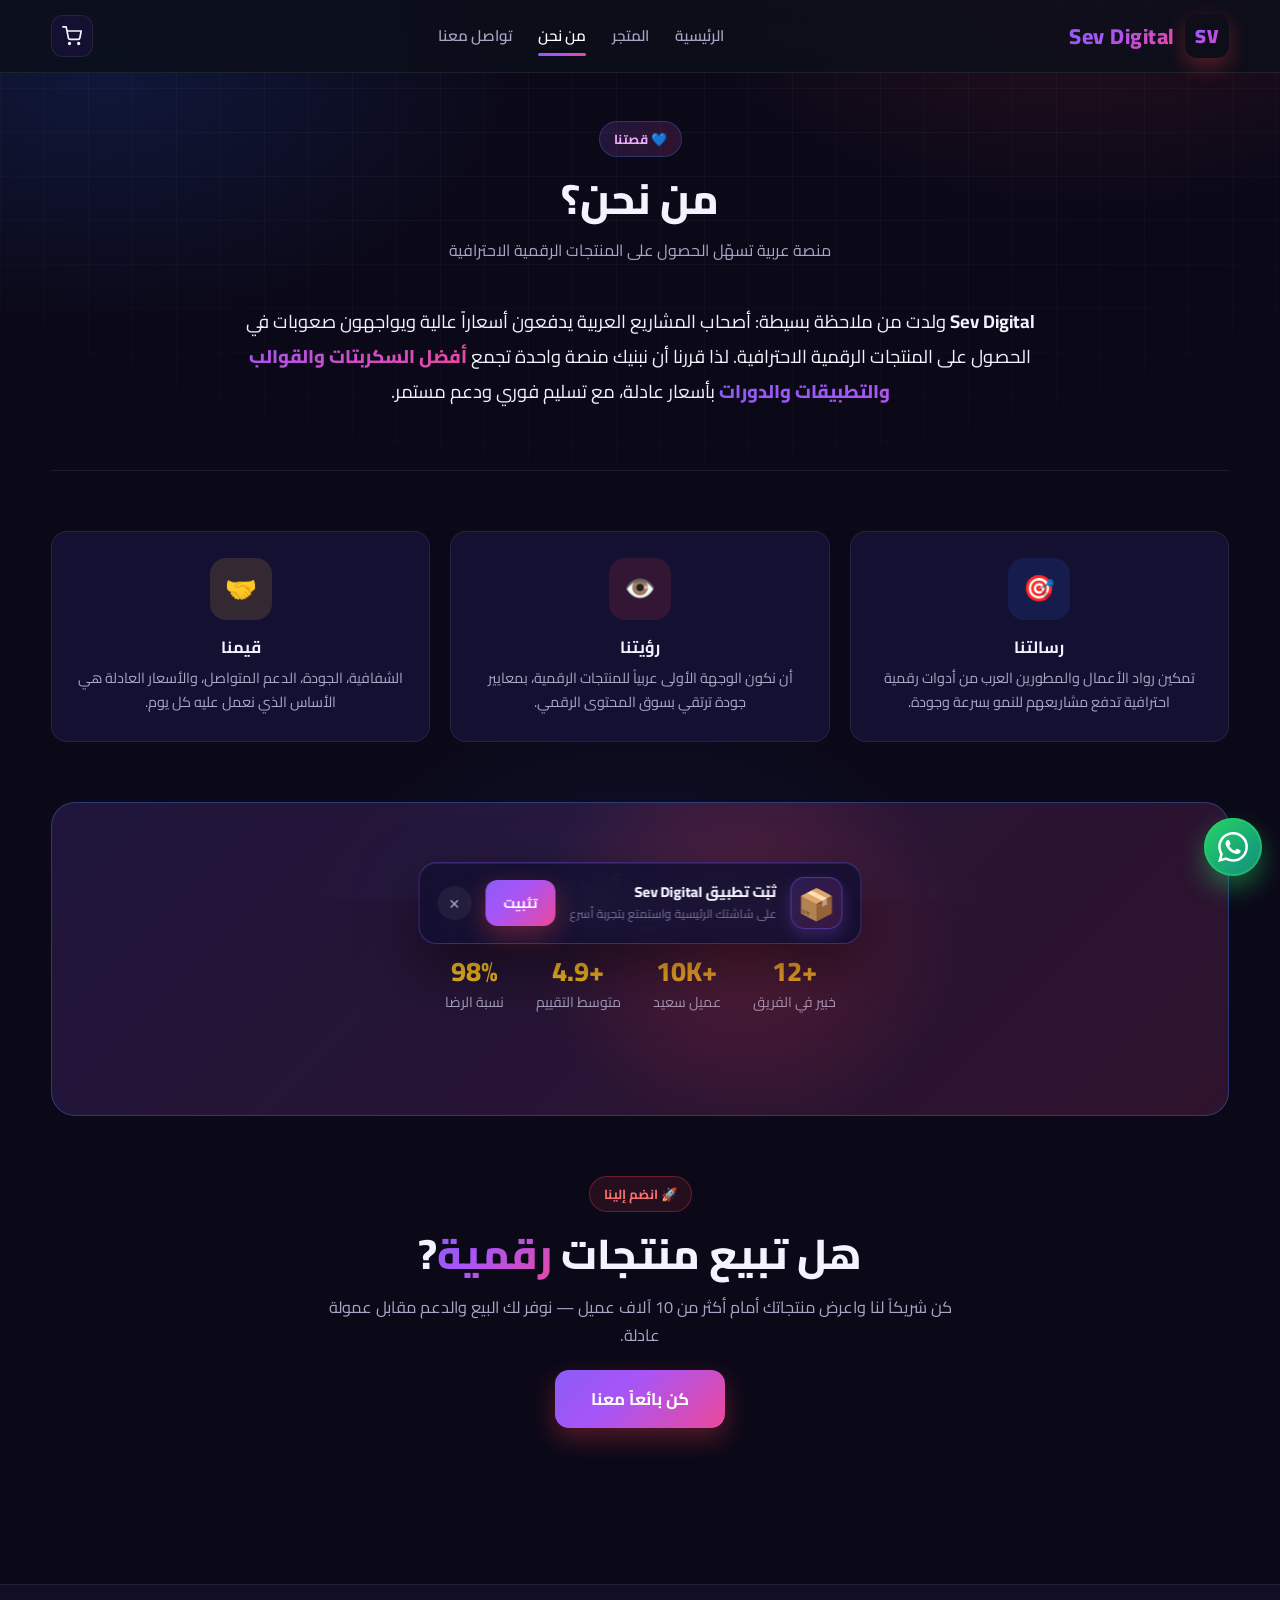
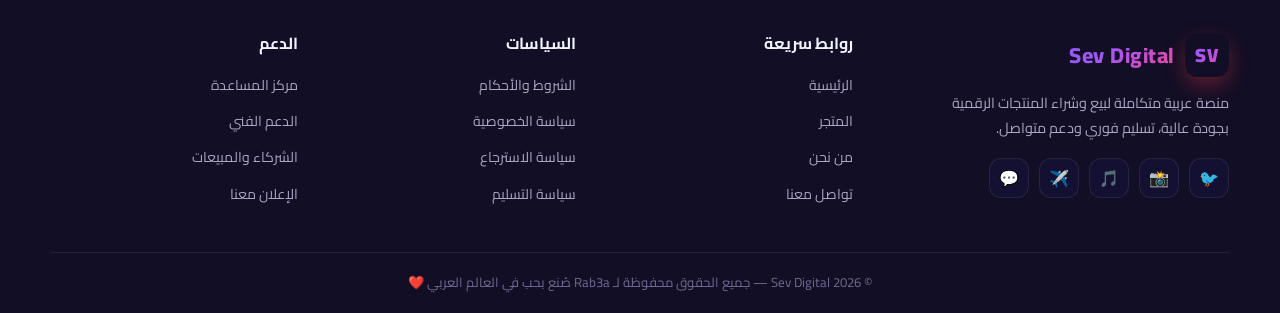
==== commit 7e9919a1: "قطع الكاش نهائياً: روابط CSS/JS بـ?v=fg10 + التقاط X بالتفويض + إخفاء عند التثبيت + تجميل نص الشريط" ====
--- a/about.html
+++ b/about.html
@@ -13,7 +13,7 @@
   <link rel="icon" href="icons/icon-192.png" type="image/png">
   <link rel="preconnect" href="https://fonts.googleapis.com">
   <link href="https://fonts.googleapis.com/css2?family=Cairo:wght@400;500;600;700;800;900&display=swap" rel="stylesheet">
-  <link rel="stylesheet" href="css/style.css">
+  <link rel="stylesheet" href="css/style.css?v=fg10">
 </head>
 <body>
   <div class="bg-decor"></div>
@@ -162,8 +162,8 @@
     <button class="install-close" id="installClose">✕</button>
   </div>
 
-  <script src="js/config.js"></script>
-  <script src="js/data.js"></script>
-  <script src="js/app.js"></script>
+  <script src="js/config.js?v=fg10"></script>
+  <script src="js/data.js?v=fg10"></script>
+  <script src="js/app.js?v=fg10"></script>
 </body>
 </html>
--- a/css/style.css
+++ b/css/style.css
@@ -34,7 +34,7 @@
 
 * { margin: 0; padding: 0; box-sizing: border-box; }
 
-html { scroll-behavior: smooth; }
+html { scroll-behavior: smooth; text-size-adjust: 100%; -webkit-text-size-adjust: 100%; }
 
 body {
   font-family: var(--font);
@@ -43,7 +43,14 @@
   line-height: 1.7;
   overflow-x: hidden;
   direction: rtl;
-}
+  -webkit-tap-highlight-color: transparent;
+  padding-top: env(safe-area-inset-top);
+}
+
+/* منع الزوم الاحتياطي على الشاشات اللمسية ومنع قفز الإدخال */
+button, a, input, select, textarea, .product-card, .mini-product, .cat-card, .add-btn, .pay-opt, .to-top, .wa-float { touch-action: manipulation; }
+
+button, a { -webkit-touch-callout: none; }
 
 h1, h2, h3, h4 { line-height: 1.35; }
 
@@ -766,7 +773,7 @@
   color: var(--text);
   outline: none;
   transition: all 0.25s;
-  font-size: 0.94rem;
+  font-size: max(16px, 0.94rem);
   width: 100%;
 }
 .field textarea { resize: vertical; min-height: 100px; }
@@ -885,29 +892,94 @@
 }
 .to-top.show { opacity: 1; pointer-events: auto; }
 
+/* ===== زر واتساب العائم ===== */
+.wa-float {
+  position: fixed;
+  right: 18px;
+  bottom: 24px;
+  width: 58px;
+  height: 58px;
+  border-radius: 50%;
+  display: grid;
+  place-items: center;
+  background: linear-gradient(135deg, #25d366, #128c7e);
+  color: #fff;
+  box-shadow: 0 12px 26px rgba(37, 211, 102, 0.42);
+  z-index: 900;
+  transition: transform 0.25s;
+}
+.wa-float:hover { transform: scale(1.1); }
+.wa-float svg { width: 30px; height: 30px; }
+.wa-float::before {
+  content: "";
+  position: absolute;
+  inset: 0;
+  border-radius: 50%;
+  border: 2px solid rgba(37, 211, 102, 0.55);
+  animation: waPulse 2.2s ease-out infinite;
+}
+@keyframes waPulse {
+  0% { transform: scale(1); opacity: 1; }
+  100% { transform: scale(1.55); opacity: 0; }
+}
+@media (max-width: 768px) {
+  .wa-float { bottom: calc(84px + env(safe-area-inset-bottom)); right: 14px; width: 52px; height: 52px; }
+  .wa-float svg { width: 27px; height: 27px; }
+}
+
 /* ===== تثبيت التطبيق ===== */
 .install-bar {
   position: fixed;
-  bottom: 16px;
+  bottom: 96px;
   right: 50%;
-  transform: translate(50%, 130px);
-  background: var(--card-2);
-  border: 1px solid rgba(37, 99, 235, 0.5);
-  border-radius: 16px;
+  transform: translate(50%, 140px);
+  background: rgba(20, 16, 49, 0.92);
+  backdrop-filter: blur(18px);
+  -webkit-backdrop-filter: blur(18px);
+  border: 1px solid rgba(139, 92, 246, 0.35);
+  border-radius: 18px;
   padding: 14px 18px;
   display: flex;
   align-items: center;
   gap: 14px;
-  box-shadow: var(--shadow);
-  z-index: 400;
+  box-shadow: 0 24px 60px rgba(0, 0, 0, 0.5), inset 0 1px 0 rgba(255, 255, 255, 0.08);
+  z-index: 600;
   transition: transform 0.45s cubic-bezier(0.22, 1, 0.36, 1);
   max-width: 92vw;
 }
 .install-bar.show { transform: translate(50%, 0); }
-.install-bar .app-ico { font-size: 1.9rem; }
-.install-bar p { font-size: 0.85rem; font-weight: 700; line-height: 1.4; }
-.install-bar small { color: var(--text-mute); font-weight: 500; }
-.install-close { background: none; border: none; color: var(--text-mute); font-size: 1rem; padding: 4px; }
+.install-bar .app-ico {
+  font-size: 1.9rem;
+  width: 52px;
+  height: 52px;
+  display: grid;
+  place-items: center;
+  background: var(--gradient-soft);
+  border: 1px solid rgba(139, 92, 246, 0.4);
+  border-radius: 14px;
+  flex-shrink: 0;
+  box-shadow: 0 6px 16px rgba(139, 92, 246, 0.25);
+}
+.install-bar p { font-size: 0.9rem; font-weight: 800; line-height: 1.35; color: var(--text); margin: 0; letter-spacing: 0; }
+.install-bar small { display: block; color: var(--text-mute); font-weight: 500; font-size: 0.75rem; letter-spacing: 0; margin-top: 2px; }
+.install-bar > div { min-width: 0; display: flex; flex-direction: column; }
+.install-bar .btn-sm { padding: 10px 18px; border-radius: 12px; white-space: nowrap; }
+.install-close {
+  background: rgba(255, 255, 255, 0.06);
+  border: none;
+  color: var(--text-dim);
+  font-size: 0.9rem;
+  width: 34px;
+  height: 34px;
+  border-radius: 50%;
+  display: grid;
+  place-items: center;
+  flex-shrink: 0;
+  cursor: pointer;
+  touch-action: manipulation;
+  transition: all 0.2s;
+}
+.install-close:hover { background: rgba(239, 68, 68, 0.18); color: #fca5a5; }
 
 /* ===== صفحة النجاح ===== */
 .success-wrap { text-align: center; max-width: 560px; margin: 0 auto; padding: 30px 10px; }
@@ -975,8 +1047,8 @@
   /* الشريط السفلي للتطبيق */
   .app-bar { display: flex; }
   body { padding-bottom: 72px; }
-  .toast { bottom: 88px; }
-  .install-bar { bottom: 88px; }
+  .toast { bottom: calc(88px + env(safe-area-inset-bottom)); }
+  .install-bar { bottom: calc(152px + env(safe-area-inset-bottom)); }
 }
 
 @media (max-width: 480px) {
@@ -1028,11 +1100,21 @@
 .app-bar .nav-cart-badge { top: -2px; left: auto; right: 6px; }
 
 /* ===== حركات الظهور عند التمرير ===== */
-.reveal { opacity: 0; transform: translateY(24px); transition: opacity 0.7s ease, transform 0.7s ease; }
-.reveal.in { opacity: 1; transform: translateY(0); }
+.reveal { opacity: 0; transform: translateY(28px) scale(0.96); transition: opacity 0.8s cubic-bezier(0.16, 1, 0.3, 1), transform 0.8s cubic-bezier(0.16, 1, 0.3, 1); }
+.reveal.in { opacity: 1; transform: translateY(0) scale(1); }
+
+/* ===== طلوع سلس للمنتجات (هيرو + شبكات) ===== */
+@keyframes riseIn {
+  0% { opacity: 0; transform: translateY(32px) scale(0.93); filter: blur(8px); }
+  55% { filter: blur(0); }
+  100% { opacity: 1; transform: translateY(0) scale(1); filter: blur(0); }
+}
+.anim-rise { opacity: 0; animation: riseIn 0.9s cubic-bezier(0.16, 1, 0.3, 1) both; }
+.mini-product.anim-rise:hover { animation-play-state: running; }
 
 @media (prefers-reduced-motion: reduce) {
   .reveal { transition: none; opacity: 1; transform: none; }
+  .anim-rise { animation: none; opacity: 1; }
   * { scroll-behavior: auto !important; }
 }
 
@@ -1052,6 +1134,9 @@
 
 .card-hover-glow:hover { box-shadow: 0 22px 44px rgba(139, 92, 246, 0.18); }
 
+.btn-wa { background: linear-gradient(135deg, #25d366, #128c7e); color: #fff; }
+.btn-wa:hover { color: #fff; filter: brightness(1.08); box-shadow: 0 12px 26px rgba(37, 211, 102, 0.35); }
+
 .testi-avatar { box-shadow: 0 8px 18px rgba(0, 0, 0, 0.35); }
 
 ::-webkit-scrollbar { width: 10px; }
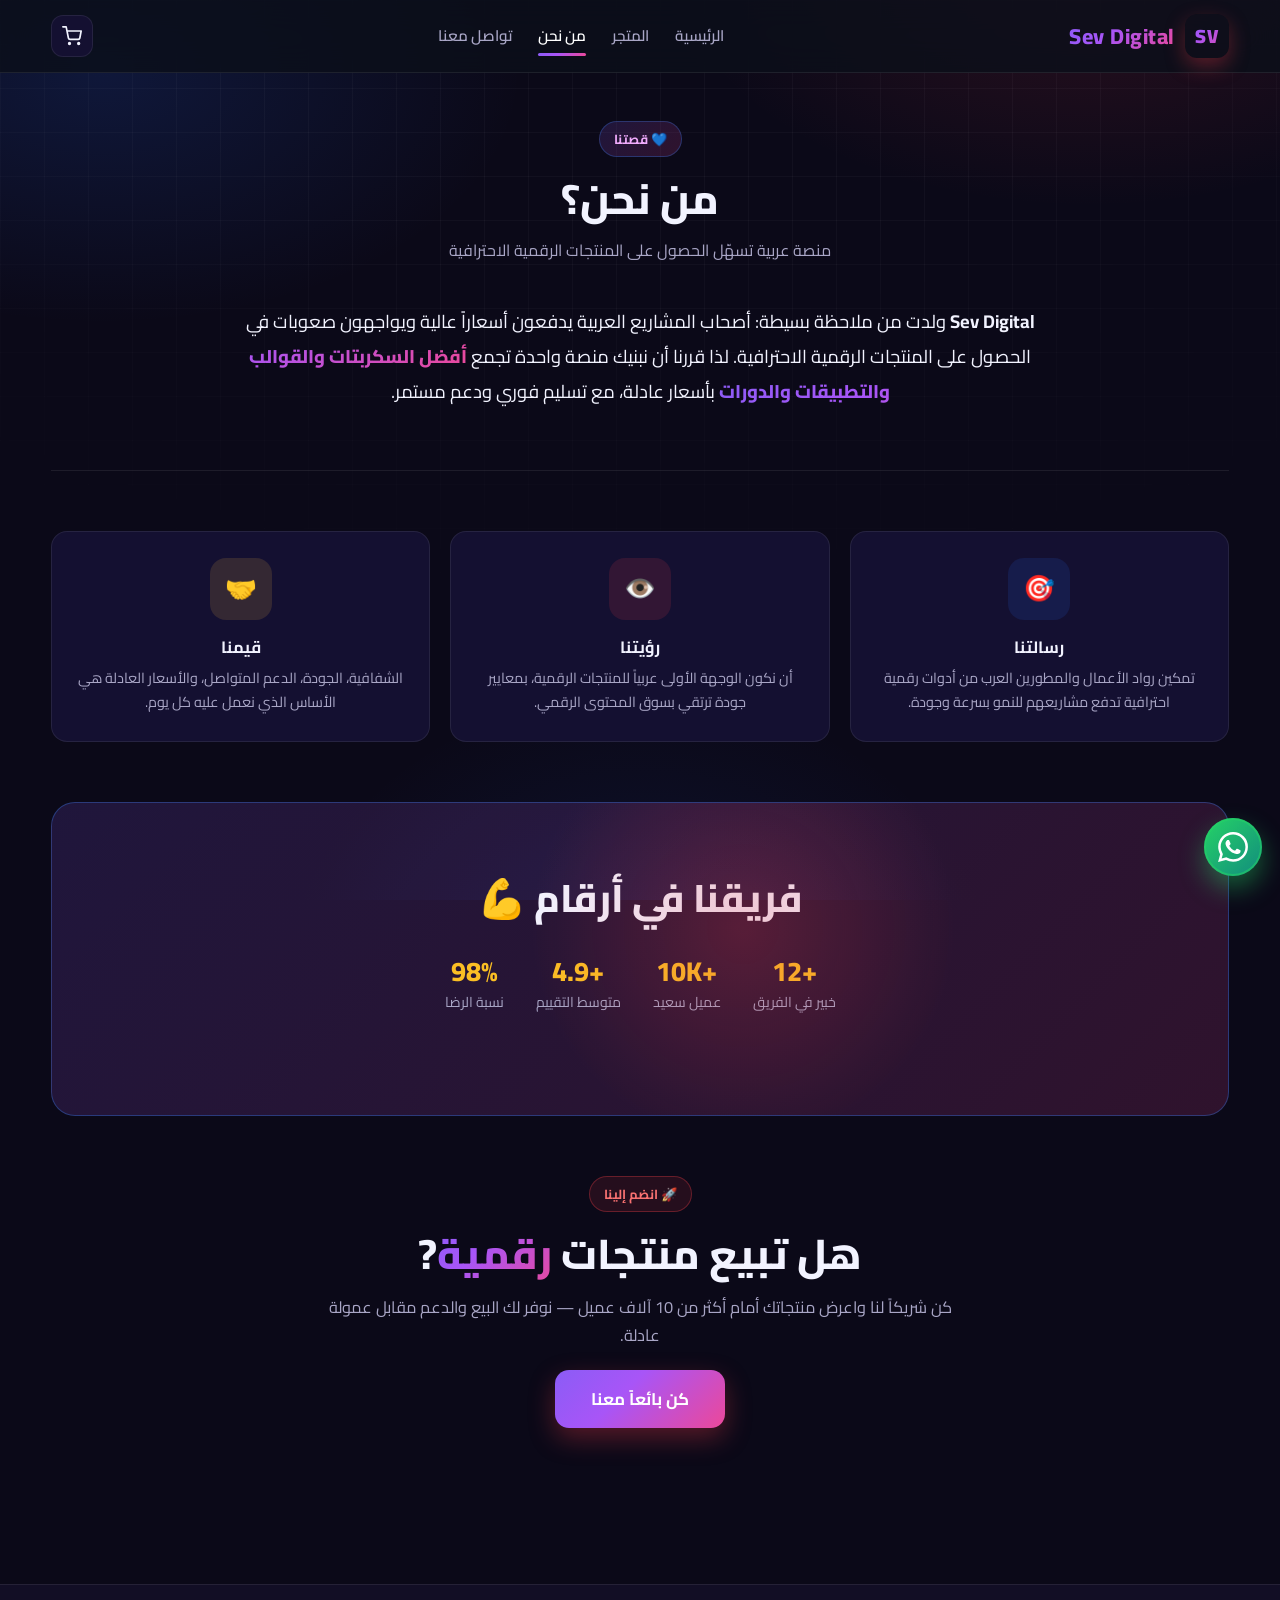
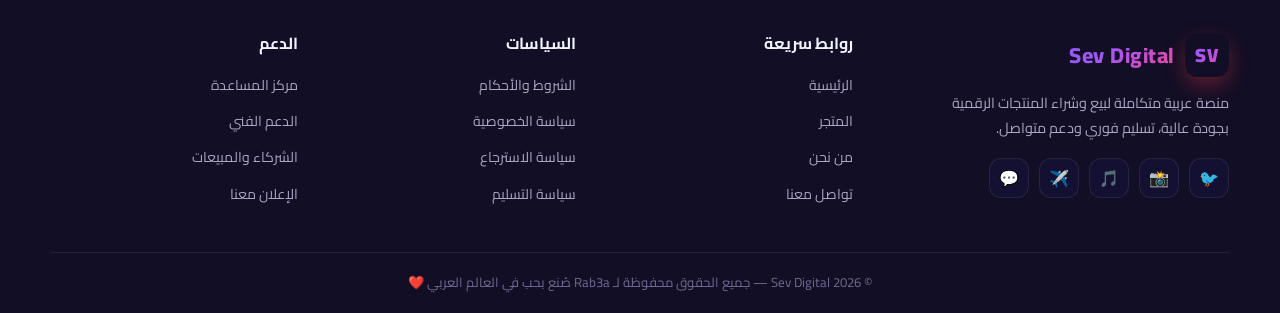
==== commit e0eb73b5: "حذف شريط تثبيت التطبيق نهائياً (HTML+CSS+JS)" ====
--- a/about.html
+++ b/about.html
@@ -152,15 +152,6 @@
 
   <button class="to-top" id="toTop" aria-label="العودة للأعلى">↑</button>
 
-  <div class="install-bar" id="installBar">
-    <span class="app-ico">📦</span>
-    <div>
-      <p>ثبّت تطبيق Sev Digital</p>
-      <small>على شاشتك الرئيسية واستمتع بتجربة أسرع</small>
-    </div>
-    <button class="btn btn-primary btn-sm" id="installYes">تثبيت</button>
-    <button class="install-close" id="installClose">✕</button>
-  </div>
 
   <script src="js/config.js?v=fg10"></script>
   <script src="js/data.js?v=fg10"></script>
--- a/css/style.css
+++ b/css/style.css
@@ -927,60 +927,6 @@
   .wa-float svg { width: 27px; height: 27px; }
 }
 
-/* ===== تثبيت التطبيق ===== */
-.install-bar {
-  position: fixed;
-  bottom: 96px;
-  right: 50%;
-  transform: translate(50%, 140px);
-  background: rgba(20, 16, 49, 0.92);
-  backdrop-filter: blur(18px);
-  -webkit-backdrop-filter: blur(18px);
-  border: 1px solid rgba(139, 92, 246, 0.35);
-  border-radius: 18px;
-  padding: 14px 18px;
-  display: flex;
-  align-items: center;
-  gap: 14px;
-  box-shadow: 0 24px 60px rgba(0, 0, 0, 0.5), inset 0 1px 0 rgba(255, 255, 255, 0.08);
-  z-index: 600;
-  transition: transform 0.45s cubic-bezier(0.22, 1, 0.36, 1);
-  max-width: 92vw;
-}
-.install-bar.show { transform: translate(50%, 0); }
-.install-bar .app-ico {
-  font-size: 1.9rem;
-  width: 52px;
-  height: 52px;
-  display: grid;
-  place-items: center;
-  background: var(--gradient-soft);
-  border: 1px solid rgba(139, 92, 246, 0.4);
-  border-radius: 14px;
-  flex-shrink: 0;
-  box-shadow: 0 6px 16px rgba(139, 92, 246, 0.25);
-}
-.install-bar p { font-size: 0.9rem; font-weight: 800; line-height: 1.35; color: var(--text); margin: 0; letter-spacing: 0; }
-.install-bar small { display: block; color: var(--text-mute); font-weight: 500; font-size: 0.75rem; letter-spacing: 0; margin-top: 2px; }
-.install-bar > div { min-width: 0; display: flex; flex-direction: column; }
-.install-bar .btn-sm { padding: 10px 18px; border-radius: 12px; white-space: nowrap; }
-.install-close {
-  background: rgba(255, 255, 255, 0.06);
-  border: none;
-  color: var(--text-dim);
-  font-size: 0.9rem;
-  width: 34px;
-  height: 34px;
-  border-radius: 50%;
-  display: grid;
-  place-items: center;
-  flex-shrink: 0;
-  cursor: pointer;
-  touch-action: manipulation;
-  transition: all 0.2s;
-}
-.install-close:hover { background: rgba(239, 68, 68, 0.18); color: #fca5a5; }
-
 /* ===== صفحة النجاح ===== */
 .success-wrap { text-align: center; max-width: 560px; margin: 0 auto; padding: 30px 10px; }
 .success-check {
@@ -1048,7 +994,6 @@
   .app-bar { display: flex; }
   body { padding-bottom: 72px; }
   .toast { bottom: calc(88px + env(safe-area-inset-bottom)); }
-  .install-bar { bottom: calc(152px + env(safe-area-inset-bottom)); }
 }
 
 @media (max-width: 480px) {
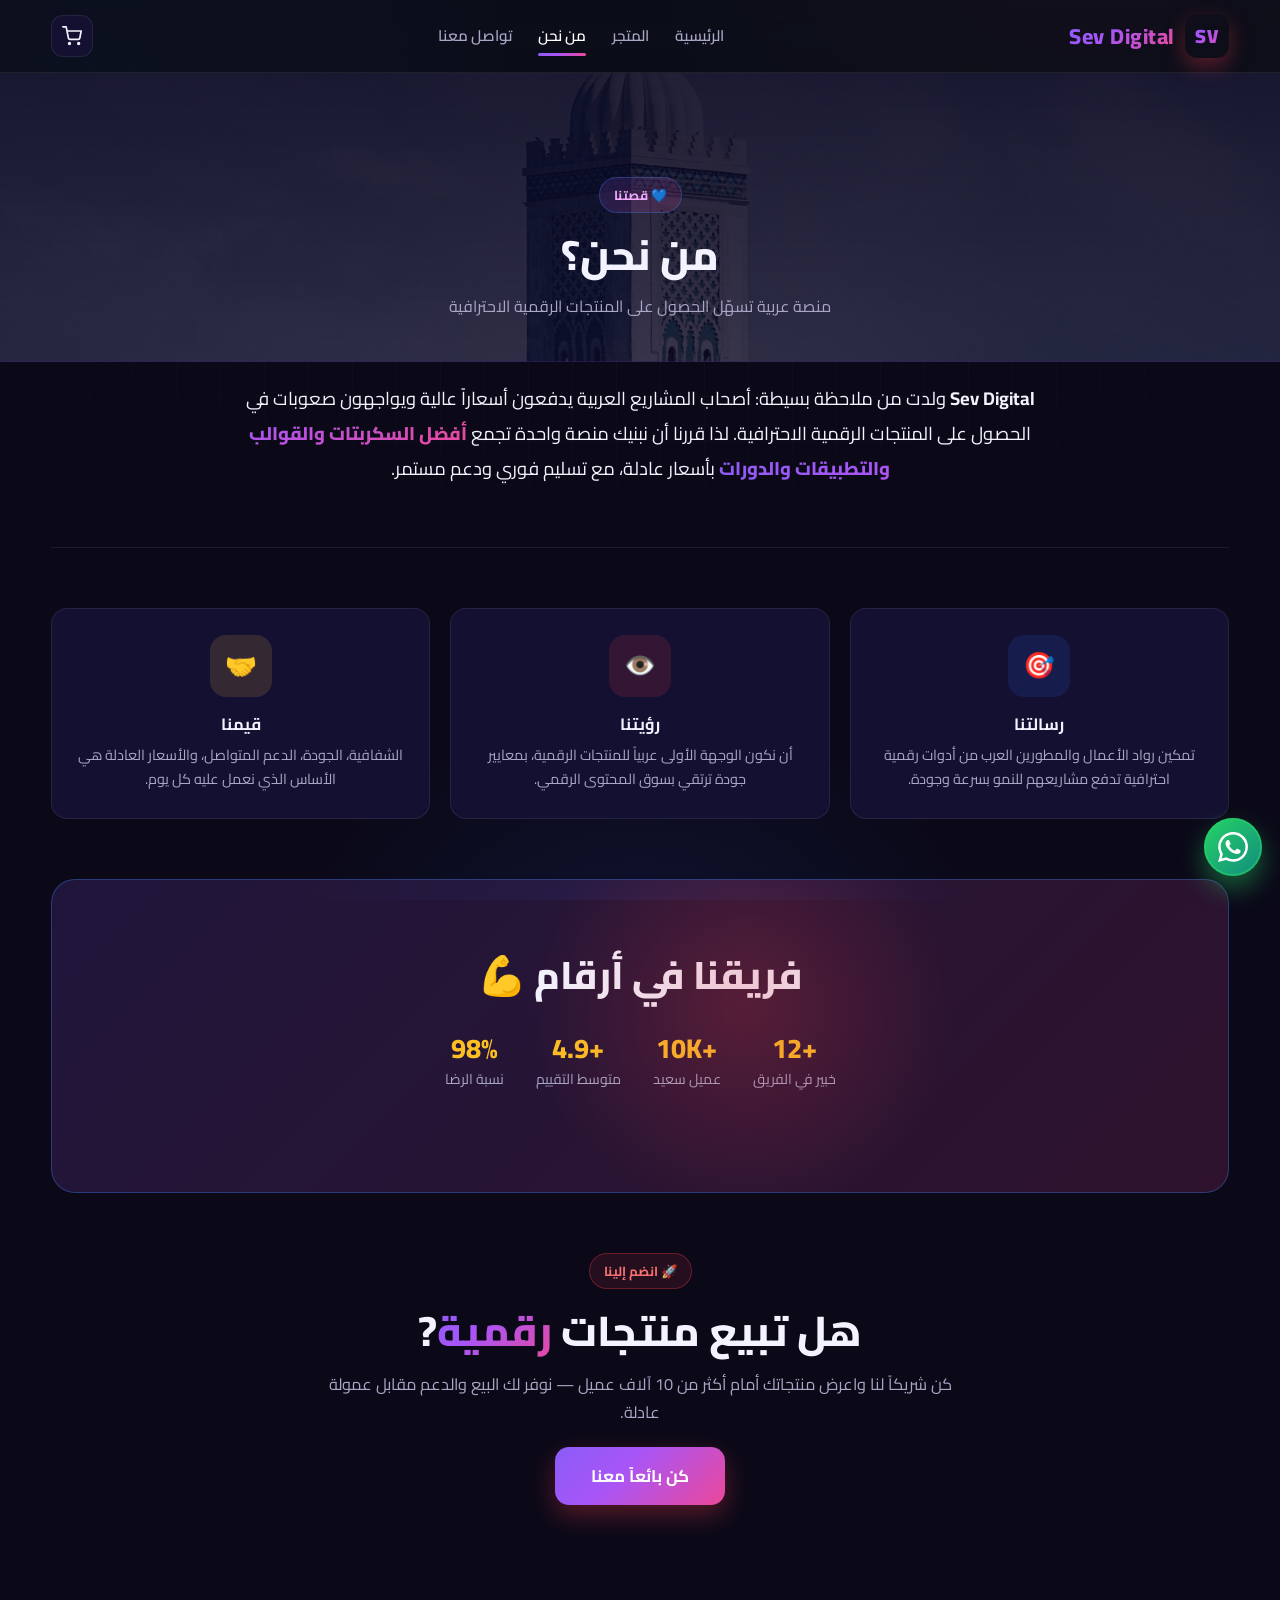
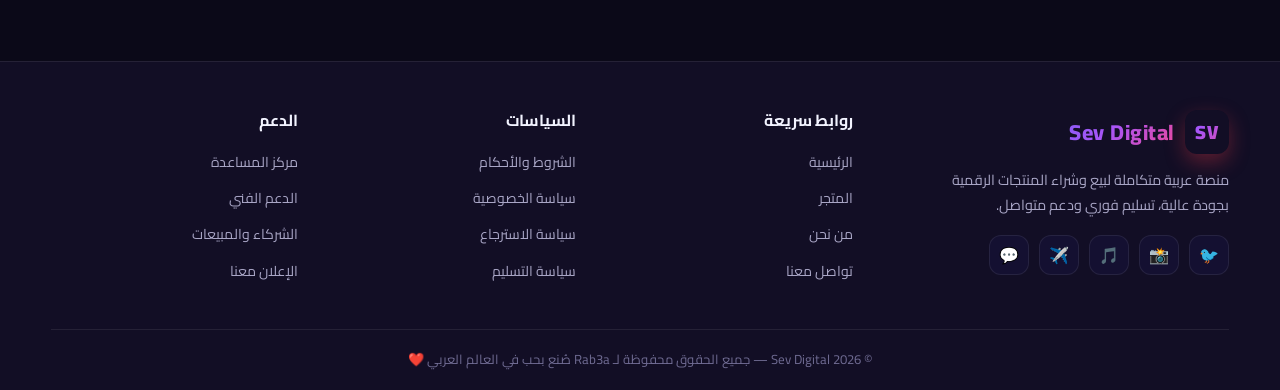
==== commit 26b4e468: "خلفيات مغربية (الشفشاون/الدار البيضاء/الصحراء) + شريط فخر مغربي" ====
--- a/about.html
+++ b/about.html
@@ -43,7 +43,7 @@
     </div>
   </header>
 
-  <section class="page-head">
+  <section class="page-head head-casablanca">
     <div class="container">
       <span class="eyebrow">💙 قصتنا</span>
       <h1>من <span class="grad">نحن</span>؟</h1>
--- a/css/style.css
+++ b/css/style.css
@@ -270,7 +270,23 @@
 .section-head p { color: var(--text-dim); margin-top: 12px; font-size: 1.02rem; }
 
 /* ===== هيرو ===== */
-.hero { padding: clamp(48px, 8vw, 96px) 0 56px; position: relative; }
+.hero {
+  padding: clamp(48px, 8vw, 96px) 0 56px;
+  position: relative;
+  overflow: hidden;
+  background:
+    radial-gradient(1100px 520px at 88% -10%, rgba(139, 92, 246, 0.20), transparent 62%),
+    linear-gradient(195deg, rgba(10, 8, 34, 0.92), rgba(13, 11, 40, 0.78) 48%, rgba(20, 16, 49, 0.94)),
+    url("../images/morocco-chefchaouen.jpg") center/cover no-repeat;
+}
+.hero::after {
+  content: "";
+  position: absolute;
+  left: 0; right: 0; bottom: 0;
+  height: 90px;
+  background: linear-gradient(180deg, transparent, var(--bg));
+  pointer-events: none;
+}
 
 .hero-inner { display: grid; grid-template-columns: 1.1fr 1fr; gap: 40px; align-items: center; }
 
@@ -541,6 +557,26 @@
 .cta-box h2 { font-size: clamp(1.6rem, 3.5vw, 2.4rem); font-weight: 800; margin-bottom: 14px; }
 .cta-box p { color: var(--text-dim); max-width: 520px; margin: 0 auto 30px; }
 
+/* ===== الشريط المغربي ===== */
+.morocco-band {
+  position: relative;
+  background:
+    radial-gradient(1000px 480px at 12% 0%, rgba(232, 121, 249, 0.10), transparent 60%),
+    linear-gradient(165deg, rgba(10, 8, 34, 0.94), rgba(16, 13, 45, 0.84) 55%, rgba(9, 7, 30, 0.94)),
+    url("../images/morocco-casablanca.jpg") center/cover no-repeat;
+  border-top: 1px solid rgba(139, 92, 246, 0.35);
+  border-bottom: 1px solid rgba(20, 16, 49, 0.8);
+}
+.morocco-band .cta-box {
+  background: rgba(20, 16, 49, 0.55);
+  backdrop-filter: blur(8px);
+  -webkit-backdrop-filter: blur(8px);
+  border: 1px solid rgba(139, 92, 246, 0.45);
+  box-shadow: 0 30px 80px rgba(0, 0, 0, 0.45);
+}
+.morocco-band .eyebrow { color: var(--gold); }
+.morocco-band .cta-box::before { background: radial-gradient(circle, rgba(217, 153, 71, 0.22), transparent 60%); }
+
 /* ===== التذييل ===== */
 .site-footer { border-top: 1px solid var(--border); padding: 48px 0 20px; margin-top: 40px; background: var(--bg-2); }
 
@@ -566,8 +602,23 @@
 
 /* ===== صفحات داخلية ===== */
 .page-head {
-  padding: 48px 0 20px;
+  padding: clamp(64px, 9vw, 104px) 0 40px;
   text-align: center;
+  position: relative;
+  background:
+    linear-gradient(180deg, rgba(10, 8, 34, 0.94), rgba(13, 11, 40, 0.86)),
+    var(--gradient-soft);
+  border-bottom: 1px solid rgba(139, 92, 246, 0.18);
+}
+.page-head.head-casablanca {
+  background:
+    linear-gradient(180deg, rgba(10, 8, 34, 0.90), rgba(13, 11, 40, 0.82)),
+    url("../images/morocco-casablanca.jpg") center/cover no-repeat;
+}
+.page-head.head-sahara {
+  background:
+    linear-gradient(180deg, rgba(10, 8, 34, 0.88), rgba(16, 13, 44, 0.80)),
+    url("../images/morocco-sahara.jpg") center 30%/cover no-repeat;
 }
 
 .page-head h1 { font-size: clamp(1.8rem, 4vw, 2.6rem); font-weight: 800; }
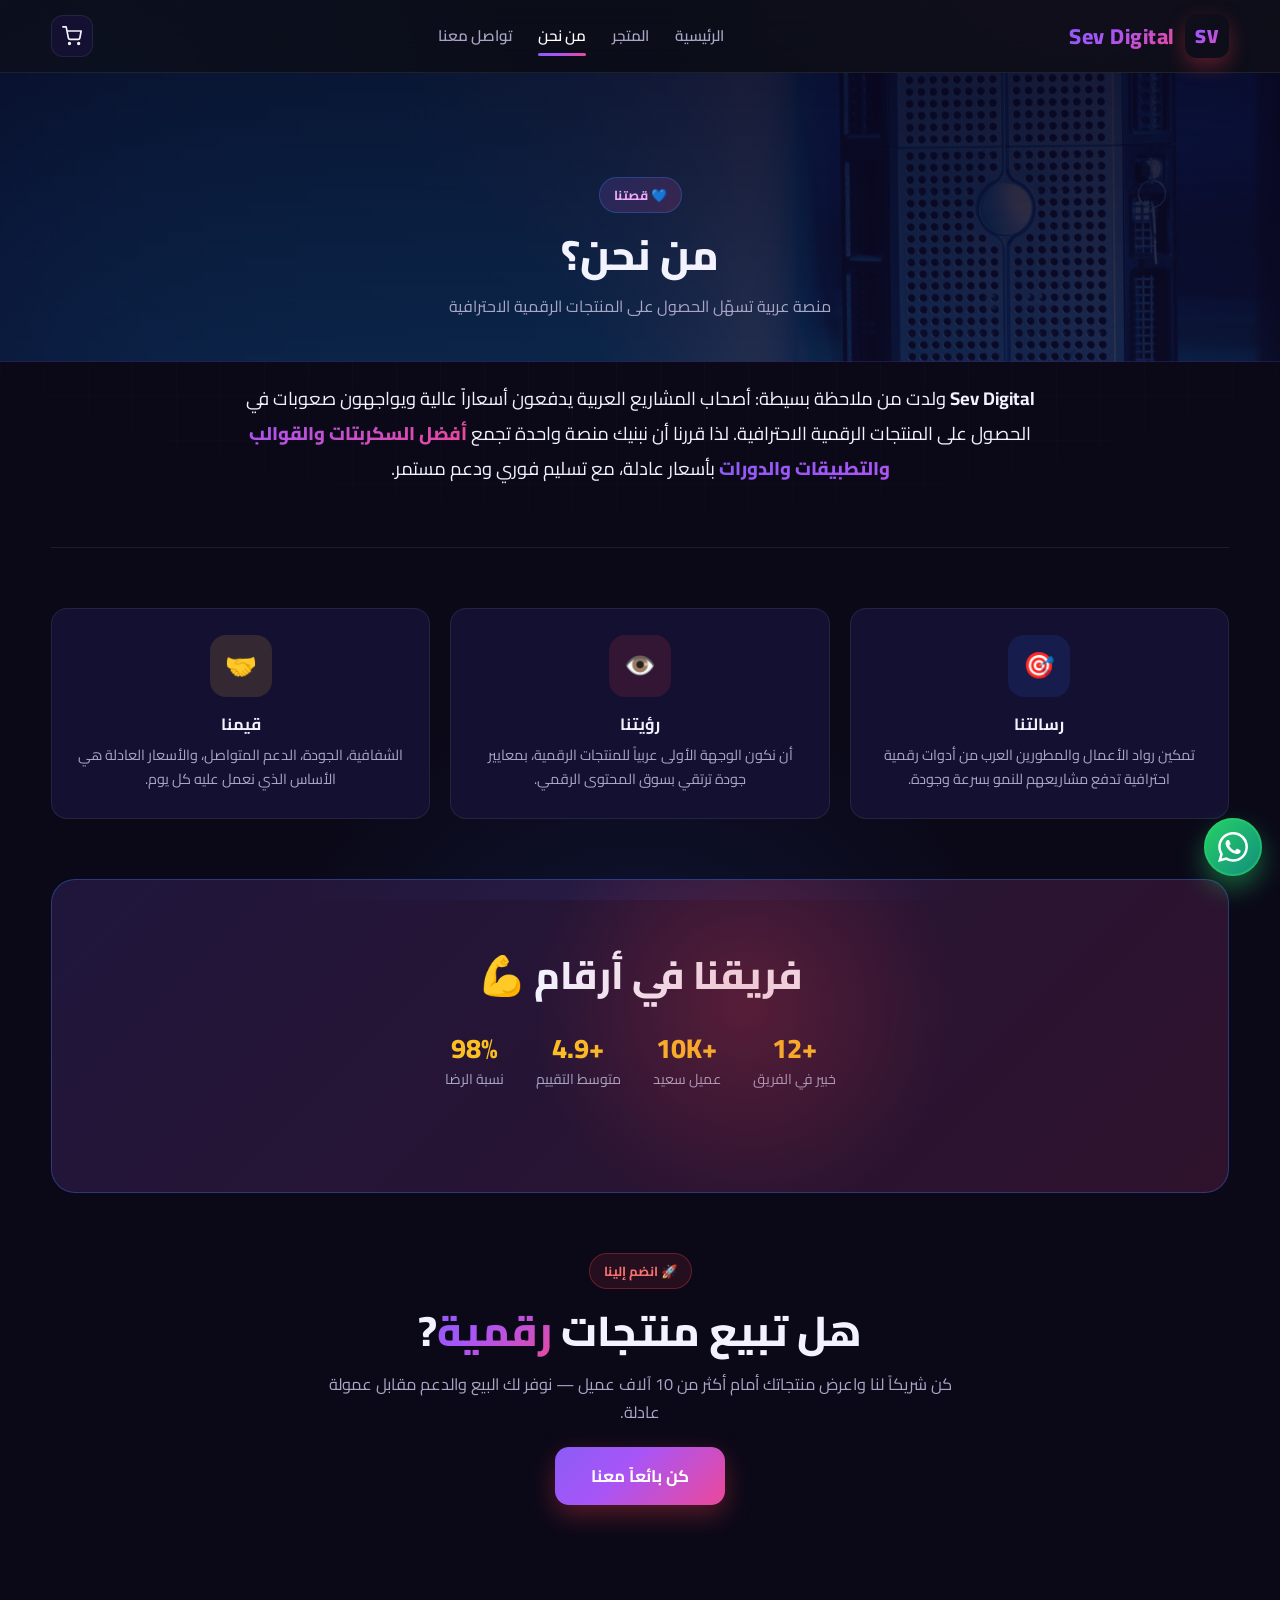
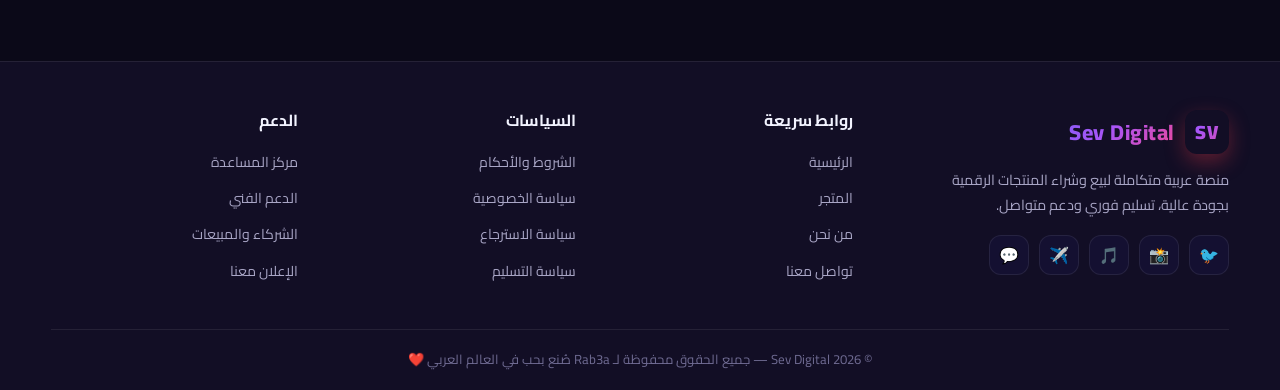
==== commit 0683ce47: "لوجوهات حقيقية عالية الدقة لجميع الخدمات + بادج للصور على البطاقات والتفاصيل" ====
--- a/about.html
+++ b/about.html
@@ -22,7 +22,7 @@
   <header class="site-header">
     <div class="container nav">
       <a href="index.html" class="brand">
-        <span class="brand-icon">SV</span>
+        <span class="brand-icon"><svg viewBox="0 0 512 512" width="26" height="26" fill="none" stroke="#fff" stroke-width="34" stroke-linecap="round" aria-hidden="true"><path d="M 196 184 h 104 a 36 36 0 0 1 0 72 h -104 a 36 36 0 0 0 0 72 h 104"/></svg></span>
         <span>Sev Digital</span>
       </a>
       <nav class="nav-links" id="navLinks">
@@ -106,7 +106,7 @@
     <div class="container">
       <div class="footer-grid">
         <div class="footer-brand">
-          <a href="index.html" class="brand"><span class="brand-icon">SV</span><span>Sev Digital</span></a>
+          <a href="index.html" class="brand"><span class="brand-icon"><svg viewBox="0 0 512 512" width="26" height="26" fill="none" stroke="#fff" stroke-width="34" stroke-linecap="round" aria-hidden="true"><path d="M 196 184 h 104 a 36 36 0 0 1 0 72 h -104 a 36 36 0 0 0 0 72 h 104"/></svg></span><span>Sev Digital</span></a>
           <p>منصة عربية متكاملة لبيع وشراء المنتجات الرقمية بجودة عالية، تسليم فوري ودعم متواصل.</p>
           <div class="footer-social">
             <a href="#" title="تويتر" aria-label="تويتر">🐦</a>
--- a/css/style.css
+++ b/css/style.css
@@ -139,6 +139,8 @@
   box-shadow: 0 8px 20px rgba(230, 57, 70, 0.35);
 }
 
+.brand-icon svg { width: 26px; height: 26px; display: block; }
+
 .brand span { background: var(--gradient); -webkit-background-clip: text; background-clip: text; color: transparent; }
 
 .nav-links { display: flex; align-items: center; gap: 26px; }
@@ -277,7 +279,7 @@
   background:
     radial-gradient(1100px 520px at 88% -10%, rgba(139, 92, 246, 0.20), transparent 62%),
     linear-gradient(195deg, rgba(10, 8, 34, 0.92), rgba(13, 11, 40, 0.78) 48%, rgba(20, 16, 49, 0.94)),
-    url("../images/morocco-chefchaouen.jpg") center/cover no-repeat;
+    url("../images/digital-hero.jpg") center/cover no-repeat;
 }
 .hero::after {
   content: "";
@@ -408,6 +410,10 @@
 
 .product-media .big-emoji { font-size: 3.6rem; font-weight: 900; filter: drop-shadow(0 10px 20px rgba(0,0,0,0.3)); transition: transform 0.3s; }
 .product-card:hover .big-emoji { transform: scale(1.12) rotate(-4deg); }
+
+.product-media .product-img { position: relative; width: 100%; height: 100%; display: grid; place-items: center; }
+.product-media .product-img .big-emoji { display: none; }
+.product-media .product-img img { position: absolute; inset: 0; width: 100%; height: 100%; object-fit: contain; padding: 24px 30px; }
 
 .product-badge {
   position: absolute;
@@ -558,24 +564,24 @@
 .cta-box p { color: var(--text-dim); max-width: 520px; margin: 0 auto 30px; }
 
 /* ===== الشريط المغربي ===== */
-.morocco-band {
+.tech-band {
   position: relative;
   background:
     radial-gradient(1000px 480px at 12% 0%, rgba(232, 121, 249, 0.10), transparent 60%),
     linear-gradient(165deg, rgba(10, 8, 34, 0.94), rgba(16, 13, 45, 0.84) 55%, rgba(9, 7, 30, 0.94)),
-    url("../images/morocco-casablanca.jpg") center/cover no-repeat;
+    url("../images/digital-server.jpg") center/cover no-repeat;
   border-top: 1px solid rgba(139, 92, 246, 0.35);
   border-bottom: 1px solid rgba(20, 16, 49, 0.8);
 }
-.morocco-band .cta-box {
+.tech-band .cta-box {
   background: rgba(20, 16, 49, 0.55);
   backdrop-filter: blur(8px);
   -webkit-backdrop-filter: blur(8px);
   border: 1px solid rgba(139, 92, 246, 0.45);
   box-shadow: 0 30px 80px rgba(0, 0, 0, 0.45);
 }
-.morocco-band .eyebrow { color: var(--gold); }
-.morocco-band .cta-box::before { background: radial-gradient(circle, rgba(217, 153, 71, 0.22), transparent 60%); }
+.tech-band .eyebrow { color: var(--gold); }
+.tech-band .cta-box::before { background: radial-gradient(circle, rgba(217, 153, 71, 0.22), transparent 60%); }
 
 /* ===== التذييل ===== */
 .site-footer { border-top: 1px solid var(--border); padding: 48px 0 20px; margin-top: 40px; background: var(--bg-2); }
@@ -613,12 +619,12 @@
 .page-head.head-casablanca {
   background:
     linear-gradient(180deg, rgba(10, 8, 34, 0.90), rgba(13, 11, 40, 0.82)),
-    url("../images/morocco-casablanca.jpg") center/cover no-repeat;
+    url("../images/digital-server.jpg") center/cover no-repeat;
 }
 .page-head.head-sahara {
   background:
     linear-gradient(180deg, rgba(10, 8, 34, 0.88), rgba(16, 13, 44, 0.80)),
-    url("../images/morocco-sahara.jpg") center 30%/cover no-repeat;
+    url("../images/digital-circuit.jpg") center 30%/cover no-repeat;
 }
 
 .page-head h1 { font-size: clamp(1.8rem, 4vw, 2.6rem); font-weight: 800; }
@@ -691,7 +697,9 @@
   overflow: hidden;
 }
 
-.product-gallery .big-emoji { font-size: 7rem; filter: drop-shadow(0 20px 30px rgba(0,0,0,0.35)); animation: floaty 6s ease-in-out infinite; }
+.product-gallery .big-emoji { font-size: 7rem; font-weight: 900; filter: drop-shadow(0 20px 30px rgba(0,0,0,0.35)); animation: floaty 6s ease-in-out infinite; }
+.product-gallery.has-img .big-emoji { display: none; }
+.product-gallery img { position: absolute; inset: 0; width: 100%; height: 100%; object-fit: contain; padding: 46px; }
 
 .product-info h1 { font-size: clamp(1.6rem, 3.4vw, 2.3rem); font-weight: 800; margin: 8px 0 12px; }
 
